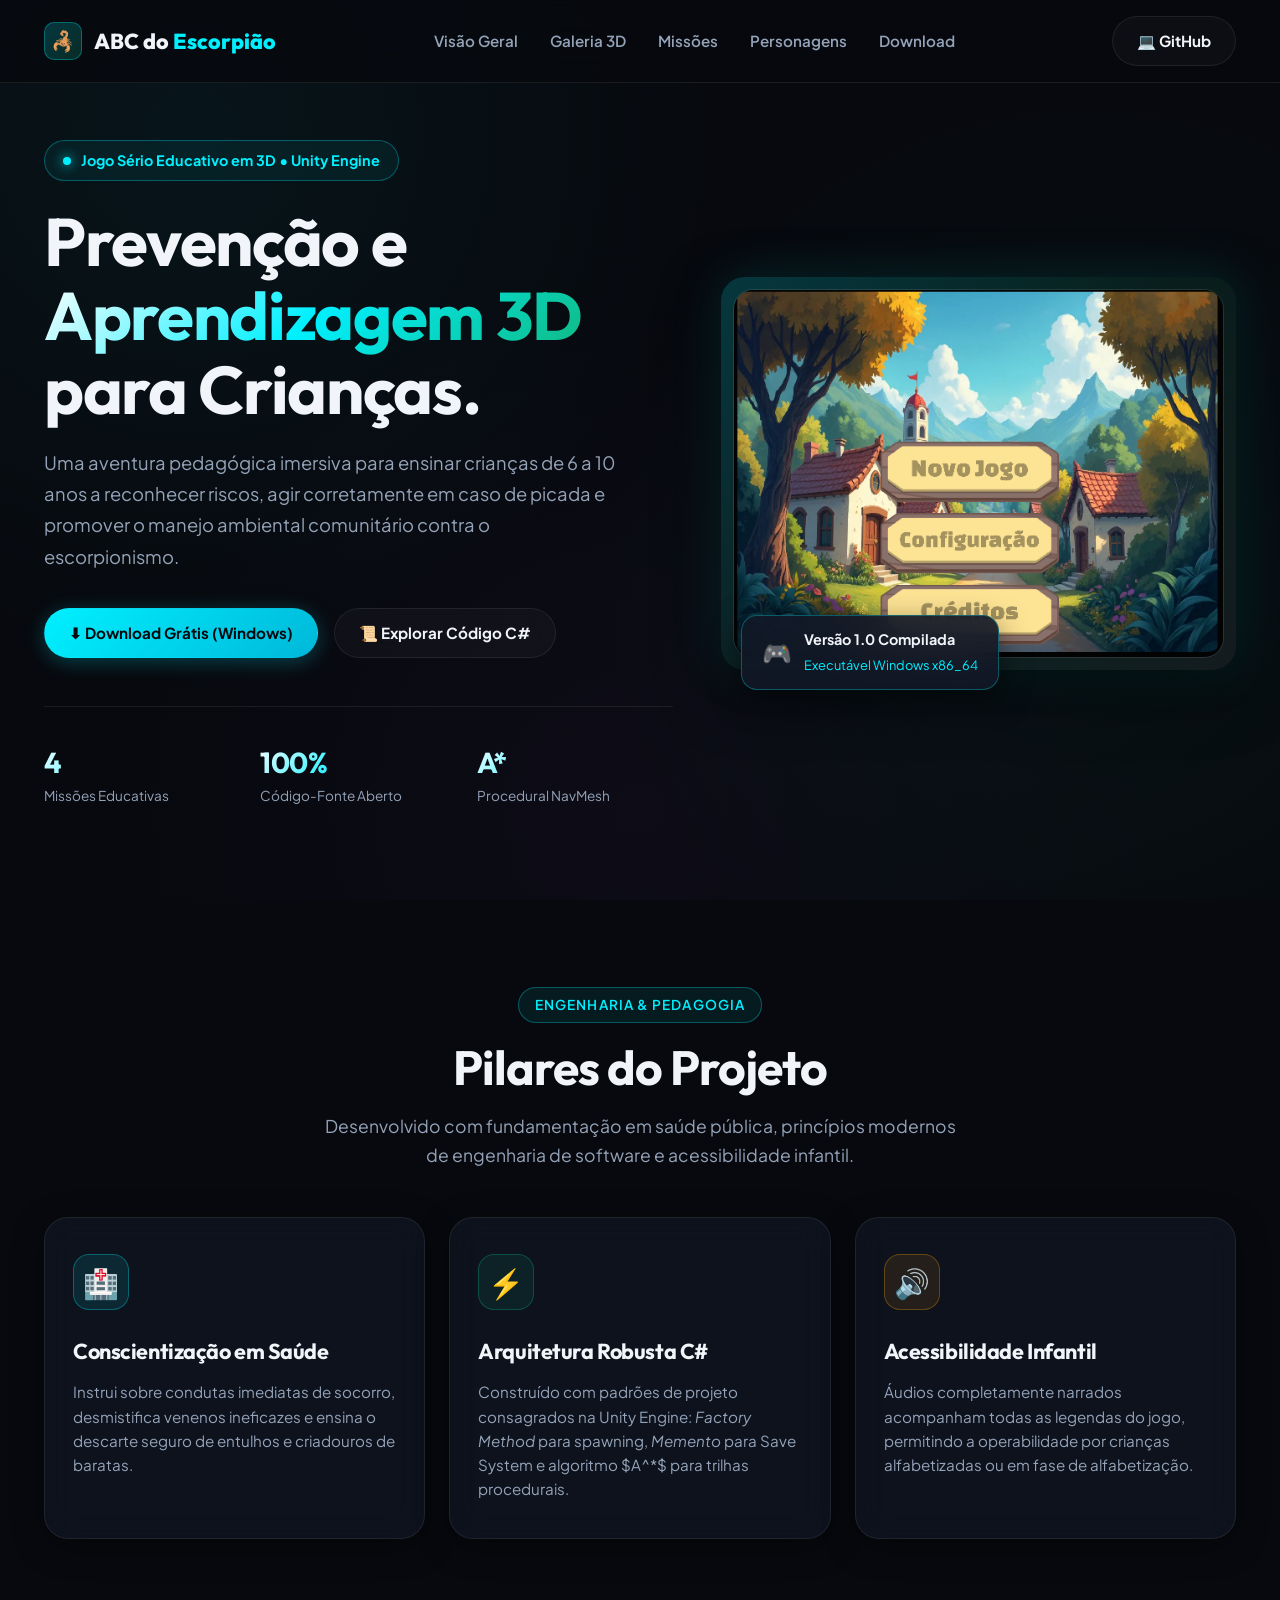
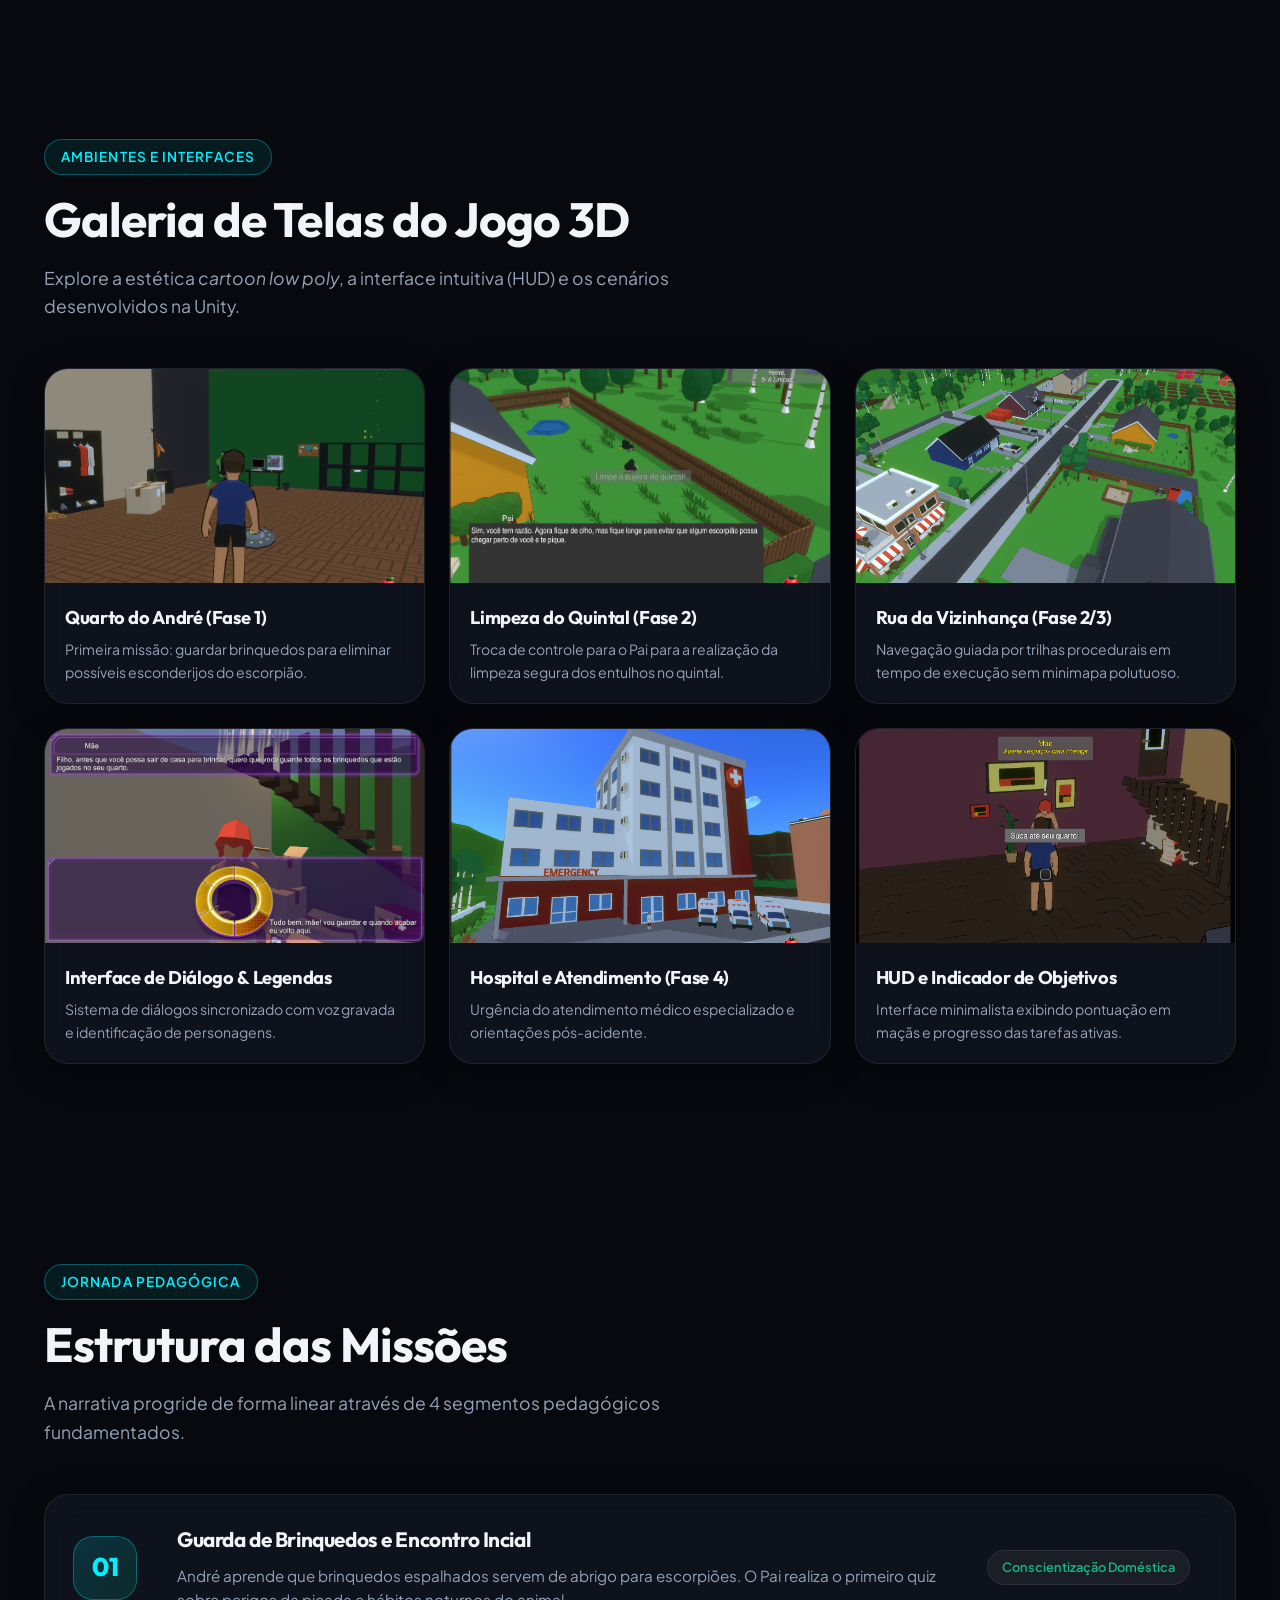
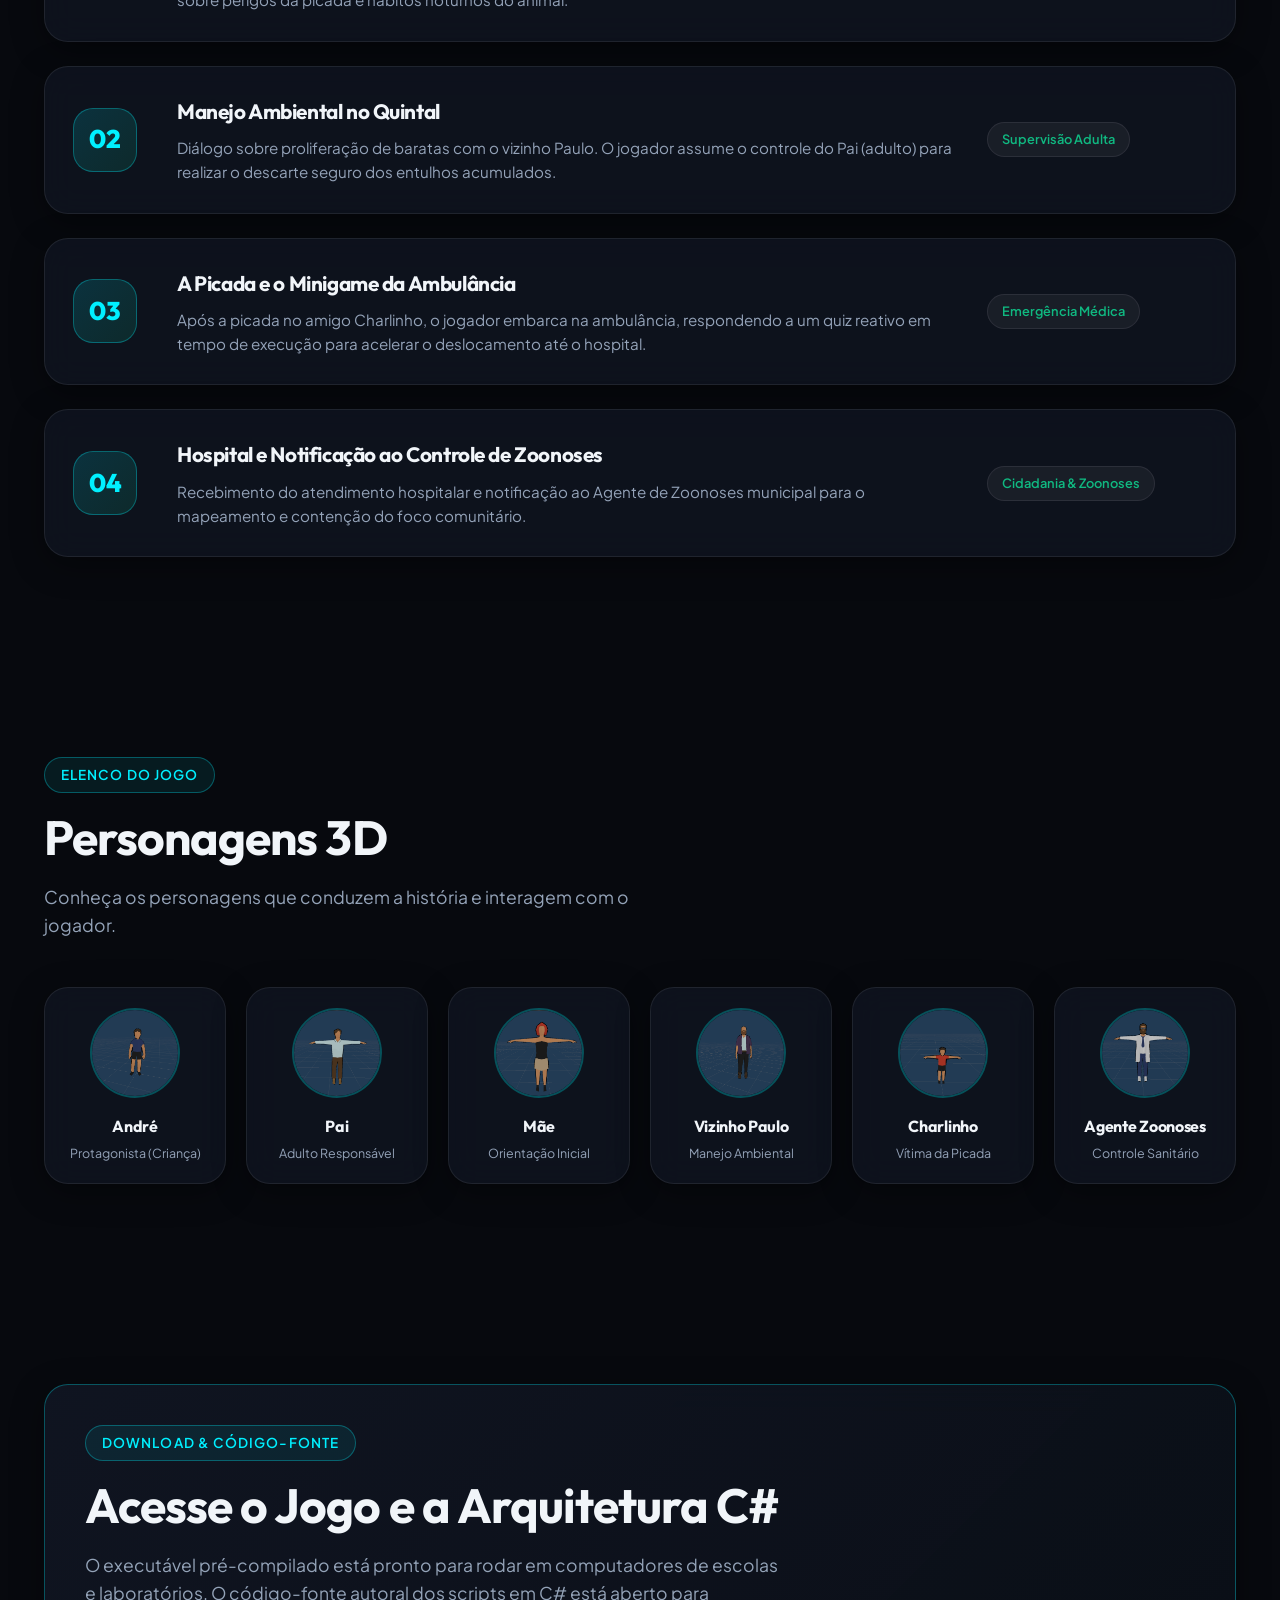
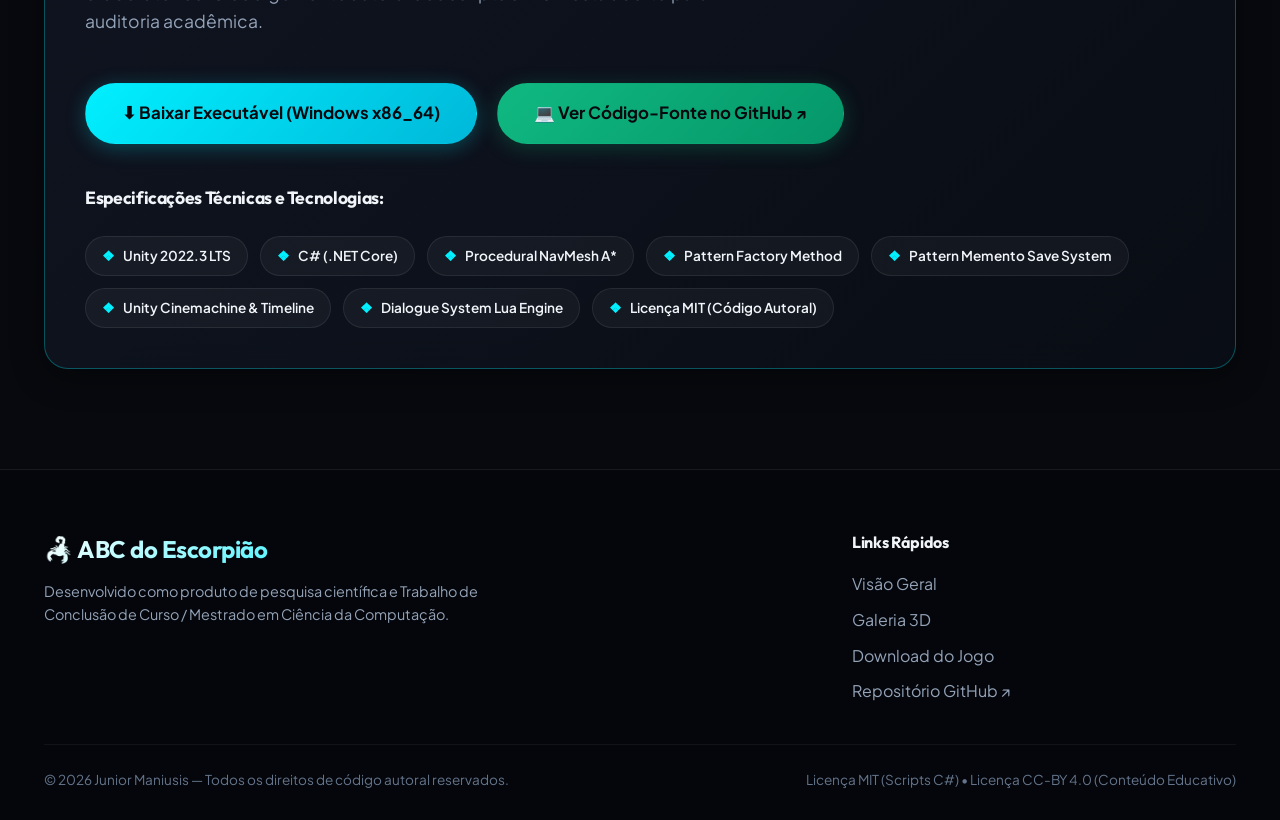
==== index.html @ 0c6aee38 "feat: reinventado o site com design glassmorphic ultra-premium, imagens 3D reais e hub de especifica" ====
<!DOCTYPE html>
<html lang="pt-BR">

<head>
  <meta charset="UTF-8" />
  <meta name="viewport" content="width=device-width, initial-scale=1.0" />
  <title>ABC do Escorpião — Jogo Educativo 3D & Pesquisa Científica</title>
  
  <!-- SEO Meta Tags -->
  <meta name="description" content="Jogo sério educativo 3D em Unity Engine focado na prevenção de acidentes com escorpiões, manejo ambiental e conscientização em saúde pública." />
  <meta name="keywords" content="Jogo Educativo, Unity 3D, Escorpião, Prevenção, Zoonoses, Saúde Pública, C#, PGC, Mestrado" />
  
  <!-- Google Fonts -->
  <link rel="preconnect" href="https://fonts.googleapis.com">
  <link rel="preconnect" href="https://fonts.gstatic.com" crossorigin>
  <link href="https://fonts.googleapis.com/css2?family=Outfit:wght@400;600;700;800;900&family=Plus+Jakarta+Sans:wght@400;500;600;700;800&display=swap" rel="stylesheet">
  
  <link rel="stylesheet" href="css/style.css">
</head>

<body>

  <!-- ══════════ NAVBAR ══════════ -->
  <header class="navbar">
    <div class="container">
      <a href="index.html" class="nav-brand">
        <div class="nav-brand-icon">🦂</div>
        <div>ABC do <span>Escorpião</span></div>
      </a>
      
      <ul class="nav-links">
        <li><a href="#visao-geral">Visão Geral</a></li>
        <li><a href="#galeria">Galeria 3D</a></li>
        <li><a href="#missoes">Missões</a></li>
        <li><a href="#personagens">Personagens</a></li>
        <li><a href="#download">Download</a></li>
      </ul>
      
      <div class="nav-actions">
        <a href="https://github.com/juniormaniusis/abc_escorpiao" target="_blank" class="btn btn-secondary">
          <span>💻 GitHub</span>
        </a>
      </div>
    </div>
  </header>

  <!-- ══════════ HERO SECTION ══════════ -->
  <section class="hero" id="visao-geral">
    <div class="container">
      <div class="hero-grid">
        
        <!-- Coluna Esquerda: Texto & Ações -->
        <div class="hero-content">
          <div class="hero-badge">
            <span class="hero-badge-pulse"></span>
            <span>Jogo Sério Educativo em 3D • Unity Engine</span>
          </div>
          
          <h1 class="hero-title">
            Prevenção e <br/>
            <span class="gradient-text">Aprendizagem 3D</span> <br/>
            para Crianças.
          </h1>
          
          <p class="hero-subtitle">
            Uma aventura pedagógica imersiva para ensinar crianças de 6 a 10 anos a reconhecer riscos, agir corretamente em caso de picada e promover o manejo ambiental comunitário contra o escorpionismo.
          </p>
          
          <div class="hero-actions">
            <a href="#download" class="btn btn-primary">
              <span>⬇ Download Grátis (Windows)</span>
            </a>
            <a href="https://github.com/juniormaniusis/abc_escorpiao" target="_blank" class="btn btn-secondary">
              <span>📜 Explorar Código C#</span>
            </a>
          </div>
          
          <div class="hero-stats">
            <div class="stat-item">
              <h4 class="gradient-text">4</h4>
              <p>Missões Educativas</p>
            </div>
            <div class="stat-item">
              <h4 class="gradient-text">100%</h4>
              <p>Código-Fonte Aberto</p>
            </div>
            <div class="stat-item">
              <h4 class="gradient-text">A*</h4>
              <p>Procedural NavMesh</p>
            </div>
          </div>
        </div>
        
        <!-- Coluna Direita: Moldura 3D Showcase -->
        <div class="hero-visual">
          <div class="showcase-frame">
            <img src="img/menu_inicial.png" alt="Menu Inicial do Jogo ABC do Escorpião" class="showcase-img" />
            <div class="showcase-floating-badge">
              <div class="badge-icon">🎮</div>
              <div class="badge-text">
                <strong>Versão 1.0 Compilada</strong>
                <span>Executável Windows x86_64</span>
              </div>
            </div>
          </div>
        </div>
        
      </div>
    </div>
  </section>

  <!-- ══════════ PILARES / DESTAQUES ══════════ -->
  <section class="section-padding">
    <div class="container">
      <div style="text-align: center; margin-bottom: 48px;">
        <span class="section-tag">Engenharia & Pedagogia</span>
        <h2 class="section-title">Pilares do Projeto</h2>
        <p class="section-desc" style="margin-left: auto; margin-right: auto;">
          Desenvolvido com fundamentação em saúde pública, princípios modernos de engenharia de software e acessibilidade infantil.
        </p>
      </div>
      
      <div class="pillars-grid">
        <div class="pillar-card glass-card">
          <div class="pillar-icon">🏥</div>
          <h3>Conscientização em Saúde</h3>
          <p>Instrui sobre condutas imediatas de socorro, desmistifica venenos ineficazes e ensina o descarte seguro de entulhos e criadouros de baratas.</p>
        </div>
        
        <div class="pillar-card glass-card">
          <div class="pillar-icon">⚡</div>
          <h3>Arquitetura Robusta C#</h3>
          <p>Construído com padrões de projeto consagrados na Unity Engine: <em>Factory Method</em> para spawning, <em>Memento</em> para Save System e algoritmo $A^*$ para trilhas procedurais.</p>
        </div>
        
        <div class="pillar-card glass-card">
          <div class="pillar-icon">🔊</div>
          <h3>Acessibilidade Infantil</h3>
          <p>Áudios completamente narrados acompanham todas as legendas do jogo, permitindo a operabilidade por crianças alfabetizadas ou em fase de alfabetização.</p>
        </div>
      </div>
    </div>
  </section>

  <!-- ══════════ GALERIA 3D SHOWCASE ══════════ -->
  <section class="section-padding" id="galeria">
    <div class="container">
      <span class="section-tag">Ambientes e Interfaces</span>
      <h2 class="section-title">Galeria de Telas do Jogo 3D</h2>
      <p class="section-desc">
        Explore a estética <em>cartoon low poly</em>, a interface intuitiva (HUD) e os cenários desenvolvidos na Unity.
      </p>
      
      <div class="gallery-grid">
        
        <div class="gallery-card glass-card">
          <div class="gallery-thumb">
            <img src="img/quarto_andre.png" alt="Quarto do André" />
          </div>
          <div class="gallery-info">
            <h4>Quarto do André (Fase 1)</h4>
            <p>Primeira missão: guardar brinquedos para eliminar possíveis esconderijos do escorpião.</p>
          </div>
        </div>
        
        <div class="gallery-card glass-card">
          <div class="gallery-thumb">
            <img src="img/quintal_entulho.png" alt="Quintal com Entulho" />
          </div>
          <div class="gallery-info">
            <h4>Limpeza do Quintal (Fase 2)</h4>
            <p>Troca de controle para o Pai para a realização da limpeza segura dos entulhos no quintal.</p>
          </div>
        </div>
        
        <div class="gallery-card glass-card">
          <div class="gallery-thumb">
            <img src="img/rua_vizinhanca.png" alt="Rua da Vizinhança" />
          </div>
          <div class="gallery-info">
            <h4>Rua da Vizinhança (Fase 2/3)</h4>
            <p>Navegação guiada por trilhas procedurais em tempo de execução sem minimapa polutuoso.</p>
          </div>
        </div>
        
        <div class="gallery-card glass-card">
          <div class="gallery-thumb">
            <img src="img/dialogo_npc_mae.png" alt="Interface de Diálogo" />
          </div>
          <div class="gallery-info">
            <h4>Interface de Diálogo & Legendas</h4>
            <p>Sistema de diálogos sincronizado com voz gravada e identificação de personagens.</p>
          </div>
        </div>
        
        <div class="gallery-card glass-card">
          <div class="gallery-thumb">
            <img src="img/hospital.png" alt="Cena do Hospital" />
          </div>
          <div class="gallery-info">
            <h4>Hospital e Atendimento (Fase 4)</h4>
            <p>Urgência do atendimento médico especializado e orientações pós-acidente.</p>
          </div>
        </div>
        
        <div class="gallery-card glass-card">
          <div class="gallery-thumb">
            <img src="img/hud_indicador_missao.png" alt="HUD do Jogo" />
          </div>
          <div class="gallery-info">
            <h4>HUD e Indicador de Objetivos</h4>
            <p>Interface minimalista exibindo pontuação em maçãs e progresso das tarefas ativas.</p>
          </div>
        </div>
        
      </div>
    </div>
  </section>

  <!-- ══════════ ESTRUTURA DAS MISSÕES ══════════ -->
  <section class="section-padding" id="missoes">
    <div class="container">
      <span class="section-tag">Jornada Pedagógica</span>
      <h2 class="section-title">Estrutura das Missões</h2>
      <p class="section-desc">
        A narrativa progride de forma linear através de 4 segmentos pedagógicos fundamentados.
      </p>
      
      <div class="missions-container">
        
        <div class="mission-card glass-card">
          <div class="mission-num">01</div>
          <div class="mission-content">
            <h3>Guarda de Brinquedos e Encontro Incial</h3>
            <p>André aprende que brinquedos espalhados servem de abrigo para escorpiões. O Pai realiza o primeiro quiz sobre perigos da picada e hábitos noturnos do animal.</p>
          </div>
          <div>
            <span class="mission-badge">Conscientização Doméstica</span>
          </div>
        </div>
        
        <div class="mission-card glass-card">
          <div class="mission-num">02</div>
          <div class="mission-content">
            <h3>Manejo Ambiental no Quintal</h3>
            <p>Diálogo sobre proliferação de baratas com o vizinho Paulo. O jogador assume o controle do Pai (adulto) para realizar o descarte seguro dos entulhos acumulados.</p>
          </div>
          <div>
            <span class="mission-badge">Supervisão Adulta</span>
          </div>
        </div>
        
        <div class="mission-card glass-card">
          <div class="mission-num">03</div>
          <div class="mission-content">
            <h3>A Picada e o Minigame da Ambulância</h3>
            <p>Após a picada no amigo Charlinho, o jogador embarca na ambulância, respondendo a um quiz reativo em tempo de execução para acelerar o deslocamento até o hospital.</p>
          </div>
          <div>
            <span class="mission-badge">Emergência Médica</span>
          </div>
        </div>
        
        <div class="mission-card glass-card">
          <div class="mission-num">04</div>
          <div class="mission-content">
            <h3>Hospital e Notificação ao Controle de Zoonoses</h3>
            <p>Recebimento do atendimento hospitalar e notificação ao Agente de Zoonoses municipal para o mapeamento e contenção do foco comunitário.</p>
          </div>
          <div>
            <span class="mission-badge">Cidadania & Zoonoses</span>
          </div>
        </div>
        
      </div>
    </div>
  </section>

  <!-- ══════════ PERSONAGENS ══════════ -->
  <section class="section-padding" id="personagens">
    <div class="container">
      <span class="section-tag">Elenco do Jogo</span>
      <h2 class="section-title">Personagens 3D</h2>
      <p class="section-desc">
        Conheça os personagens que conduzem a história e interagem com o jogador.
      </p>
      
      <div class="characters-grid">
        
        <div class="char-card glass-card">
          <div class="char-avatar">
            <img src="img/personagem_andre.png" alt="André" />
          </div>
          <h4>André</h4>
          <p>Protagonista (Criança)</p>
        </div>
        
        <div class="char-card glass-card">
          <div class="char-avatar">
            <img src="img/personagem_pai.png" alt="Pai do André" />
          </div>
          <h4>Pai</h4>
          <p>Adulto Responsável</p>
        </div>
        
        <div class="char-card glass-card">
          <div class="char-avatar">
            <img src="img/personagem_mae.png" alt="Mãe do André" />
          </div>
          <h4>Mãe</h4>
          <p>Orientação Inicial</p>
        </div>
        
        <div class="char-card glass-card">
          <div class="char-avatar">
            <img src="img/personagem_paulo.png" alt="Vizinho Paulo" />
          </div>
          <h4>Vizinho Paulo</h4>
          <p>Manejo Ambiental</p>
        </div>
        
        <div class="char-card glass-card">
          <div class="char-avatar">
            <img src="img/personagem_charlinho.png" alt="Charlinho" />
          </div>
          <h4>Charlinho</h4>
          <p>Vítima da Picada</p>
        </div>
        
        <div class="char-card glass-card">
          <div class="char-avatar">
            <img src="img/personagem_zoonozes.png" alt="Agente de Zoonoses" />
          </div>
          <h4>Agente Zoonoses</h4>
          <p>Controle Sanitário</p>
        </div>
        
      </div>
    </div>
  </section>

  <!-- ══════════ DOWNLOAD & OPEN SOURCE HUB ══════════ -->
  <section class="section-padding" id="download">
    <div class="container">
      <div class="tech-box glass-card">
        <span class="section-tag">Download & Código-Fonte</span>
        <h2 class="section-title">Acesse o Jogo e a Arquitetura C#</h2>
        <p class="section-desc" style="max-width: 700px;">
          O executável pré-compilado está pronto para rodar em computadores de escolas e laboratórios. O código-fonte autoral dos scripts em C# está aberto para auditoria acadêmica.
        </p>
        
        <div style="display: flex; flex-wrap: wrap; gap: 20px; margin-bottom: 40px;">
          <a href="https://drive.google.com/drive/folders/14r3xTIC4eDk6R9fWew7deVN5cl0n1QDD?usp=drive_link" target="_blank" class="btn btn-primary" style="padding: 16px 36px; font-size: 1.05rem;">
            <span>⬇ Baixar Executável (Windows x86_64)</span>
          </a>
          <a href="https://github.com/juniormaniusis/abc_escorpiao" target="_blank" class="btn btn-emerald" style="padding: 16px 36px; font-size: 1.05rem;">
            <span>💻 Ver Código-Fonte no GitHub ↗</span>
          </a>
        </div>
        
        <h4 style="font-size: 1.1rem; color: var(--text-main); margin-bottom: 12px;">Especificações Técnicas e Tecnologias:</h4>
        
        <div class="tech-tags">
          <div class="tech-tag"><span class="tech-tag-icon">❖</span> Unity 2022.3 LTS</div>
          <div class="tech-tag"><span class="tech-tag-icon">❖</span> C# (.NET Core)</div>
          <div class="tech-tag"><span class="tech-tag-icon">❖</span> Procedural NavMesh A*</div>
          <div class="tech-tag"><span class="tech-tag-icon">❖</span> Pattern Factory Method</div>
          <div class="tech-tag"><span class="tech-tag-icon">❖</span> Pattern Memento Save System</div>
          <div class="tech-tag"><span class="tech-tag-icon">❖</span> Unity Cinemachine & Timeline</div>
          <div class="tech-tag"><span class="tech-tag-icon">❖</span> Dialogue System Lua Engine</div>
          <div class="tech-tag"><span class="tech-tag-icon">❖</span> Licença MIT (Código Autoral)</div>
        </div>
      </div>
    </div>
  </section>

  <!-- ══════════ FOOTER ══════════ -->
  <footer class="footer">
    <div class="container">
      <div class="footer-grid">
        <div class="footer-brand">
          <h3 class="gradient-text">🦂 ABC do Escorpião</h3>
          <p>
            Desenvolvido como produto de pesquisa científica e Trabalho de Conclusão de Curso / Mestrado em Ciência da Computação.
          </p>
        </div>
        <div>
          <h4 style="color: var(--text-main); margin-bottom: 16px;">Links Rápidos</h4>
          <ul class="footer-links" style="flex-direction: column; gap: 10px;">
            <li><a href="#visao-geral">Visão Geral</a></li>
            <li><a href="#galeria">Galeria 3D</a></li>
            <li><a href="#download">Download do Jogo</a></li>
            <li><a href="https://github.com/juniormaniusis/abc_escorpiao" target="_blank">Repositório GitHub ↗</a></li>
          </ul>
        </div>
      </div>
      
      <div class="footer-bottom">
        <div>© 2026 Junior Maniusis — Todos os direitos de código autoral reservados.</div>
        <div>Licença MIT (Scripts C#) • Licença CC-BY 4.0 (Conteúdo Educativo)</div>
      </div>
    </div>
  </footer>

</body>

</html>
---- css/style.css ----
/* ══════════════════════════════════════════════════════════════════════════
   ABC DO ESCORPIÃO — MODERN ULTRA-PREMIUM DESIGN SYSTEM
   Theme: Dark Glassmorphic 3D Showcase (Midnight Cyan & Emerald Glow)
   Fonts: Plus Jakarta Sans & Outfit
══════════════════════════════════════════════════════════════════════════ */

:root {
  --bg-dark: #07090E;
  --bg-card: rgba(18, 24, 38, 0.65);
  --bg-card-hover: rgba(28, 38, 60, 0.75);
  --bg-glass: rgba(255, 255, 255, 0.03);
  
  --border-light: rgba(255, 255, 255, 0.08);
  --border-glow: rgba(0, 240, 255, 0.3);
  --border-accent: rgba(16, 185, 129, 0.3);
  
  --primary: #00F0FF;
  --primary-glow: rgba(0, 240, 255, 0.25);
  --accent-emerald: #10B981;
  --accent-emerald-glow: rgba(16, 185, 129, 0.25);
  --accent-amber: #F59E0B;
  --accent-purple: #A855F7;
  --accent-rose: #F43F5E;
  
  --text-main: #F1F5F9;
  --text-muted: #94A3B8;
  --text-dim: #64748B;
  
  --font-heading: 'Outfit', -apple-system, sans-serif;
  --font-body: 'Plus Jakarta Sans', -apple-system, sans-serif;
  
  --radius-sm: 8px;
  --radius-md: 16px;
  --radius-lg: 24px;
  --radius-full: 9999px;
  
  --transition-fast: 0.2s cubic-bezier(0.16, 1, 0.3, 1);
  --transition-normal: 0.35s cubic-bezier(0.16, 1, 0.3, 1);
  
  --shadow-glass: 0 8px 32px 0 rgba(0, 0, 0, 0.37);
  --shadow-glow: 0 0 40px rgba(0, 240, 255, 0.15);
}

/* ─ Reset & Base ─ */
* {
  margin: 0;
  padding: 0;
  box-sizing: border-box;
}

html {
  scroll-behavior: smooth;
  color-scheme: dark;
}

body {
  font-family: var(--font-body);
  background-color: var(--bg-dark);
  color: var(--text-main);
  line-height: 1.6;
  overflow-x: hidden;
  position: relative;
  background-image: 
    radial-gradient(circle at 15% 15%, rgba(0, 240, 255, 0.05) 0%, transparent 40%),
    radial-gradient(circle at 85% 65%, rgba(16, 185, 129, 0.05) 0%, transparent 40%),
    radial-gradient(circle at 50% 90%, rgba(168, 85, 247, 0.04) 0%, transparent 50%);
  background-attachment: fixed;
}

/* ─ Selection & Scrollbar ─ */
::selection {
  background: var(--primary);
  color: var(--bg-dark);
}

::-webkit-scrollbar {
  width: 10px;
}
::-webkit-scrollbar-track {
  background: var(--bg-dark);
}
::-webkit-scrollbar-thumb {
  background: #1E293B;
  border-radius: 5px;
}
::-webkit-scrollbar-thumb:hover {
  background: var(--primary);
}

/* ─ Container ─ */
.container {
  max-width: 1240px;
  margin: 0 auto;
  padding: 0 24px;
}

/* ─ Typography Utilitaries ─ */
h1, h2, h3, h4 {
  font-family: var(--font-heading);
  letter-spacing: -0.02em;
  font-weight: 700;
}

.gradient-text {
  background: linear-gradient(135deg, #FFFFFF 0%, var(--primary) 50%, var(--accent-emerald) 100%);
  -webkit-background-clip: text;
  -webkit-text-fill-color: transparent;
}

.gradient-text-amber {
  background: linear-gradient(135deg, #FFFFFF 0%, var(--accent-amber) 60%, #F97316 100%);
  -webkit-background-clip: text;
  -webkit-text-fill-color: transparent;
}

.section-tag {
  display: inline-flex;
  align-items: center;
  gap: 8px;
  padding: 6px 16px;
  border-radius: var(--radius-full);
  background: rgba(0, 240, 255, 0.08);
  border: 1px solid var(--border-glow);
  color: var(--primary);
  font-size: 0.85rem;
  font-weight: 600;
  text-transform: uppercase;
  letter-spacing: 0.08em;
  margin-bottom: 16px;
}

.section-title {
  font-size: 2.5rem;
  line-height: 1.2;
  margin-bottom: 16px;
}

@media (min-width: 768px) {
  .section-title {
    font-size: 3rem;
  }
}

.section-desc {
  color: var(--text-muted);
  font-size: 1.1rem;
  max-width: 650px;
  margin-bottom: 48px;
}

/* ─ Glass Card Utility ─ */
.glass-card {
  background: var(--bg-card);
  backdrop-filter: blur(16px);
  -webkit-backdrop-filter: blur(16px);
  border: 1px solid var(--border-light);
  border-radius: var(--radius-lg);
  box-shadow: var(--shadow-glass);
  transition: var(--transition-normal);
  position: relative;
  overflow: hidden;
}

.glass-card:hover {
  background: var(--bg-card-hover);
  border-color: rgba(255, 255, 255, 0.18);
  transform: translateY(-4px);
  box-shadow: 0 16px 40px 0 rgba(0, 0, 0, 0.45), 0 0 30px rgba(0, 240, 255, 0.1);
}

/* ─ Navbar ─ */
.navbar {
  position: fixed;
  top: 0;
  left: 0;
  right: 0;
  z-index: 1000;
  padding: 16px 0;
  transition: var(--transition-fast);
  background: rgba(7, 9, 14, 0.75);
  backdrop-filter: blur(20px);
  -webkit-backdrop-filter: blur(20px);
  border-bottom: 1px solid var(--border-light);
}

.navbar .container {
  display: flex;
  align-items: center;
  justify-content: space-between;
}

.nav-brand {
  display: flex;
  align-items: center;
  gap: 12px;
  text-decoration: none;
  color: var(--text-main);
  font-family: var(--font-heading);
  font-size: 1.35rem;
  font-weight: 800;
}

.nav-brand span {
  color: var(--primary);
}

.nav-brand-icon {
  width: 38px;
  height: 38px;
  border-radius: 10px;
  background: linear-gradient(135deg, rgba(0, 240, 255, 0.2), rgba(16, 185, 129, 0.2));
  border: 1px solid var(--border-glow);
  display: flex;
  align-items: center;
  justify-content: center;
  font-size: 1.2rem;
}

.nav-links {
  display: flex;
  align-items: center;
  gap: 32px;
  list-style: none;
}

.nav-links a {
  color: var(--text-muted);
  text-decoration: none;
  font-size: 0.95rem;
  font-weight: 600;
  transition: var(--transition-fast);
}

.nav-links a:hover {
  color: var(--primary);
}

.nav-actions {
  display: flex;
  align-items: center;
  gap: 16px;
}

/* ─ Buttons ─ */
.btn {
  display: inline-flex;
  align-items: center;
  justify-content: center;
  gap: 10px;
  padding: 12px 24px;
  border-radius: var(--radius-full);
  font-family: var(--font-body);
  font-weight: 700;
  font-size: 0.95rem;
  text-decoration: none;
  cursor: pointer;
  transition: var(--transition-normal);
  border: 1px solid transparent;
}

.btn-primary {
  background: linear-gradient(135deg, var(--primary) 0%, #00B8D9 100%);
  color: var(--bg-dark);
  box-shadow: 0 4px 20px var(--primary-glow);
}

.btn-primary:hover {
  transform: translateY(-2px);
  box-shadow: 0 8px 30px rgba(0, 240, 255, 0.4);
  filter: brightness(1.05);
}

.btn-secondary {
  background: var(--bg-glass);
  color: var(--text-main);
  border: 1px solid var(--border-light);
  backdrop-filter: blur(10px);
}

.btn-secondary:hover {
  background: rgba(255, 255, 255, 0.08);
  border-color: rgba(255, 255, 255, 0.25);
  transform: translateY(-2px);
}

.btn-emerald {
  background: linear-gradient(135deg, var(--accent-emerald) 0%, #059669 100%);
  color: var(--bg-dark);
  box-shadow: 0 4px 20px var(--accent-emerald-glow);
}

.btn-emerald:hover {
  transform: translateY(-2px);
  box-shadow: 0 8px 30px rgba(16, 185, 129, 0.4);
}

/* ─ Hero Section ─ */
.hero {
  padding-top: 140px;
  padding-bottom: 80px;
  position: relative;
}

.hero-grid {
  display: grid;
  grid-template-columns: 1fr;
  gap: 48px;
  align-items: center;
}

@media (min-width: 992px) {
  .hero-grid {
    grid-template-columns: 1.1fr 0.9fr;
  }
}

.hero-badge {
  display: inline-flex;
  align-items: center;
  gap: 10px;
  padding: 8px 18px;
  border-radius: var(--radius-full);
  background: rgba(0, 240, 255, 0.06);
  border: 1px solid var(--border-glow);
  color: var(--primary);
  font-size: 0.9rem;
  font-weight: 700;
  margin-bottom: 24px;
}

.hero-badge-pulse {
  width: 8px;
  height: 8px;
  border-radius: 50%;
  background: var(--primary);
  box-shadow: 0 0 12px var(--primary);
  animation: pulse 2s infinite;
}

@keyframes pulse {
  0% { transform: scale(0.95); opacity: 1; }
  50% { transform: scale(1.4); opacity: 0.5; }
  100% { transform: scale(0.95); opacity: 1; }
}

.hero-title {
  font-size: 3.2rem;
  line-height: 1.1;
  margin-bottom: 20px;
}

@media (min-width: 768px) {
  .hero-title {
    font-size: 4.2rem;
  }
}

.hero-subtitle {
  font-size: 1.15rem;
  color: var(--text-muted);
  margin-bottom: 36px;
  max-width: 580px;
  line-height: 1.7;
}

.hero-actions {
  display: flex;
  flex-wrap: wrap;
  gap: 16px;
  margin-bottom: 48px;
}

.hero-stats {
  display: grid;
  grid-template-columns: repeat(3, 1fr);
  gap: 20px;
  padding-top: 32px;
  border-top: 1px solid var(--border-light);
}

.stat-item h4 {
  font-size: 1.8rem;
  color: var(--text-main);
  font-family: var(--font-heading);
}

.stat-item p {
  font-size: 0.85rem;
  color: var(--text-muted);
}

/* ─ Hero Visual Showcase (3D Floating Card) ─ */
.hero-visual {
  position: relative;
}

.showcase-frame {
  position: relative;
  border-radius: var(--radius-lg);
  padding: 12px;
  background: linear-gradient(135deg, rgba(0, 240, 255, 0.2), rgba(16, 185, 129, 0.1), rgba(255, 255, 255, 0.05));
  box-shadow: 0 20px 60px rgba(0, 0, 0, 0.6), 0 0 50px rgba(0, 240, 255, 0.15);
}

.showcase-img {
  width: 100%;
  height: auto;
  border-radius: calc(var(--radius-lg) - 4px);
  display: block;
  object-fit: cover;
  border: 1px solid rgba(255, 255, 255, 0.1);
}

.showcase-floating-badge {
  position: absolute;
  bottom: -20px;
  left: 20px;
  padding: 12px 20px;
  border-radius: var(--radius-md);
  background: rgba(18, 24, 38, 0.9);
  backdrop-filter: blur(20px);
  border: 1px solid var(--border-glow);
  display: flex;
  align-items: center;
  gap: 12px;
  box-shadow: 0 10px 30px rgba(0, 0, 0, 0.5);
}

.badge-icon {
  font-size: 1.5rem;
}

.badge-text strong {
  display: block;
  color: var(--text-main);
  font-size: 0.9rem;
}

.badge-text span {
  color: var(--primary);
  font-size: 0.8rem;
}

/* ─ Features / Pillars Section ─ */
.section-padding {
  padding: 100px 0;
}

.pillars-grid {
  display: grid;
  grid-template-columns: repeat(1, 1fr);
  gap: 24px;
}

@media (min-width: 768px) {
  .pillars-grid {
    grid-template-columns: repeat(3, 1fr);
  }
}

.pillar-card {
  padding: 36px 28px;
}

.pillar-icon {
  width: 56px;
  height: 56px;
  border-radius: 16px;
  background: rgba(0, 240, 255, 0.1);
  border: 1px solid var(--border-glow);
  display: flex;
  align-items: center;
  justify-content: center;
  font-size: 1.8rem;
  margin-bottom: 24px;
}

.pillar-card:nth-child(2) .pillar-icon {
  background: rgba(16, 185, 129, 0.1);
  border-color: var(--border-accent);
}

.pillar-card:nth-child(3) .pillar-icon {
  background: rgba(245, 158, 11, 0.1);
  border-color: rgba(245, 158, 11, 0.3);
}

.pillar-card h3 {
  font-size: 1.35rem;
  margin-bottom: 12px;
}

.pillar-card p {
  color: var(--text-muted);
  font-size: 0.95rem;
  line-height: 1.6;
}

/* ─ Gallery Showcase (3D Screenshots Grid) ─ */
.gallery-grid {
  display: grid;
  grid-template-columns: repeat(1, 1fr);
  gap: 24px;
}

@media (min-width: 768px) {
  .gallery-grid {
    grid-template-columns: repeat(2, 1fr);
  }
}

@media (min-width: 1024px) {
  .gallery-grid {
    grid-template-columns: repeat(3, 1fr);
  }
}

.gallery-card {
  overflow: hidden;
  border-radius: var(--radius-lg);
}

.gallery-thumb {
  position: relative;
  width: 100%;
  aspect-ratio: 16 / 9;
  overflow: hidden;
}

.gallery-thumb img {
  width: 100%;
  height: 100%;
  object-fit: cover;
  transition: transform 0.5s ease;
}

.gallery-card:hover .gallery-thumb img {
  transform: scale(1.06);
}

.gallery-info {
  padding: 20px;
}

.gallery-info h4 {
  font-size: 1.15rem;
  margin-bottom: 6px;
}

.gallery-info p {
  color: var(--text-muted);
  font-size: 0.88rem;
}

/* ─ Missions Timeline ─ */
.missions-container {
  display: flex;
  flex-direction: column;
  gap: 24px;
  position: relative;
}

.mission-card {
  display: grid;
  grid-template-columns: 1fr;
  gap: 24px;
  padding: 28px;
  align-items: center;
}

@media (min-width: 768px) {
  .mission-card {
    grid-template-columns: 80px 1fr 220px;
  }
}

.mission-num {
  width: 64px;
  height: 64px;
  border-radius: 20px;
  background: linear-gradient(135deg, rgba(0, 240, 255, 0.15), rgba(16, 185, 129, 0.15));
  border: 1px solid var(--border-glow);
  display: flex;
  align-items: center;
  justify-content: center;
  font-family: var(--font-heading);
  font-size: 1.6rem;
  font-weight: 800;
  color: var(--primary);
}

.mission-content h3 {
  font-size: 1.3rem;
  margin-bottom: 8px;
}

.mission-content p {
  color: var(--text-muted);
  font-size: 0.95rem;
}

.mission-badge {
  display: inline-block;
  padding: 6px 14px;
  border-radius: var(--radius-full);
  background: rgba(255, 255, 255, 0.05);
  border: 1px solid var(--border-light);
  font-size: 0.8rem;
  color: var(--accent-emerald);
  font-weight: 600;
  text-align: center;
}

/* ─ Characters Avatar Grid ─ */
.characters-grid {
  display: grid;
  grid-template-columns: repeat(2, 1fr);
  gap: 20px;
}

@media (min-width: 640px) {
  .characters-grid {
    grid-template-columns: repeat(3, 1fr);
  }
}

@media (min-width: 1024px) {
  .characters-grid {
    grid-template-columns: repeat(6, 1fr);
  }
}

.char-card {
  padding: 20px 16px;
  text-align: center;
}

.char-avatar {
  width: 90px;
  height: 90px;
  border-radius: 50%;
  margin: 0 auto 16px;
  overflow: hidden;
  border: 2px solid var(--border-glow);
  background: rgba(0, 0, 0, 0.3);
  display: flex;
  align-items: center;
  justify-content: center;
}

.char-avatar img {
  width: 100%;
  height: 100%;
  object-fit: cover;
}

.char-card h4 {
  font-size: 1rem;
  margin-bottom: 4px;
}

.char-card p {
  font-size: 0.78rem;
  color: var(--text-muted);
}

/* ─ Technical Specs Grid (Architecture & C#) ─ */
.tech-box {
  padding: 40px;
  background: linear-gradient(135deg, rgba(18, 24, 38, 0.8), rgba(10, 14, 22, 0.9));
  border: 1px solid var(--border-glow);
}

.tech-tags {
  display: flex;
  flex-wrap: wrap;
  gap: 12px;
  margin-top: 24px;
}

.tech-tag {
  padding: 8px 16px;
  border-radius: var(--radius-full);
  background: rgba(255, 255, 255, 0.04);
  border: 1px solid var(--border-light);
  font-size: 0.85rem;
  font-weight: 600;
  color: var(--text-main);
  display: flex;
  align-items: center;
  gap: 8px;
}

.tech-tag-icon {
  color: var(--primary);
}

/* ─ Footer ─ */
.footer {
  padding: 60px 0 30px;
  border-top: 1px solid var(--border-light);
  background: rgba(5, 7, 11, 0.95);
}

.footer-grid {
  display: grid;
  grid-template-columns: 1fr;
  gap: 40px;
  margin-bottom: 40px;
}

@media (min-width: 768px) {
  .footer-grid {
    grid-template-columns: 2fr 1fr;
  }
}

.footer-brand h3 {
  font-size: 1.5rem;
  margin-bottom: 12px;
}

.footer-brand p {
  color: var(--text-muted);
  font-size: 0.9rem;
  max-width: 500px;
}

.footer-bottom {
  padding-top: 24px;
  border-top: 1px solid rgba(255, 255, 255, 0.05);
  display: flex;
  flex-wrap: wrap;
  align-items: center;
  justify-content: space-between;
  gap: 16px;
  color: var(--text-dim);
  font-size: 0.85rem;
}

.footer-links {
  display: flex;
  gap: 24px;
  list-style: none;
}

.footer-links a {
  color: var(--text-muted);
  text-decoration: none;
  transition: var(--transition-fast);
}

.footer-links a:hover {
  color: var(--primary);
}
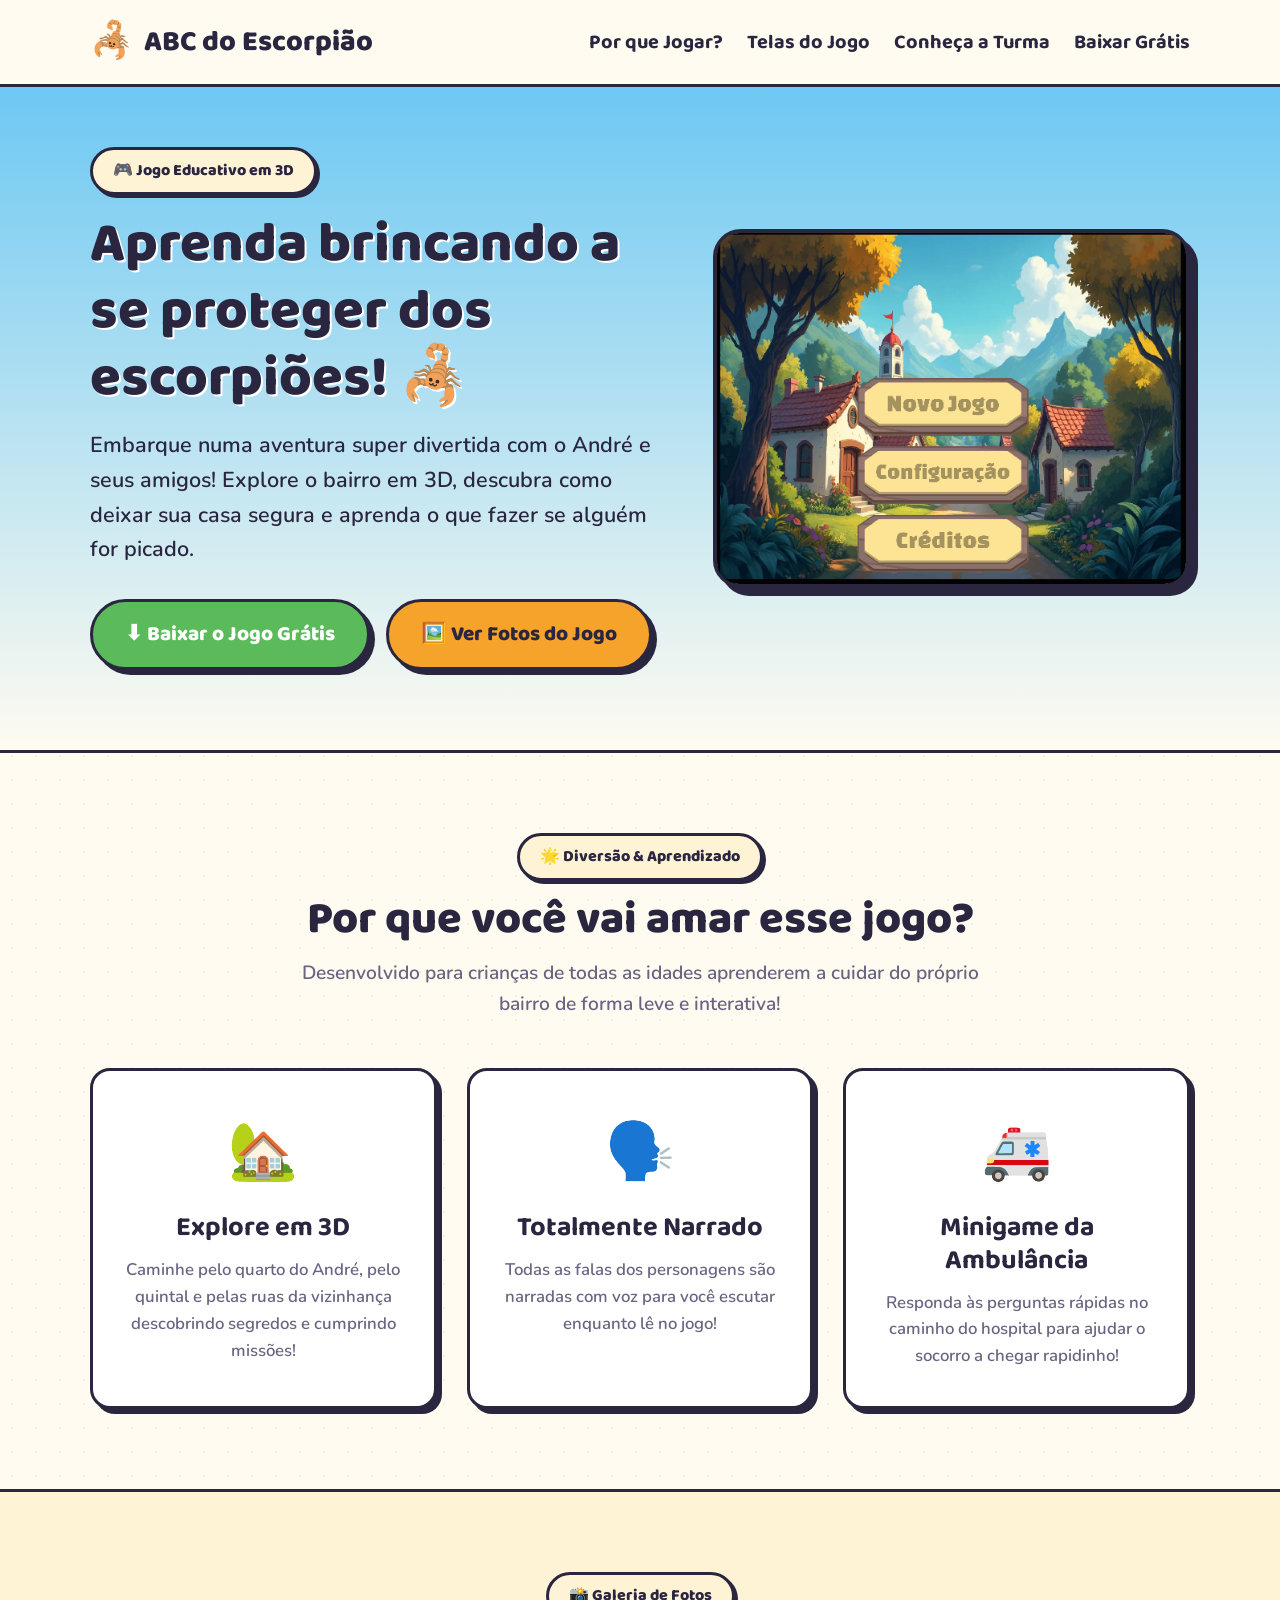
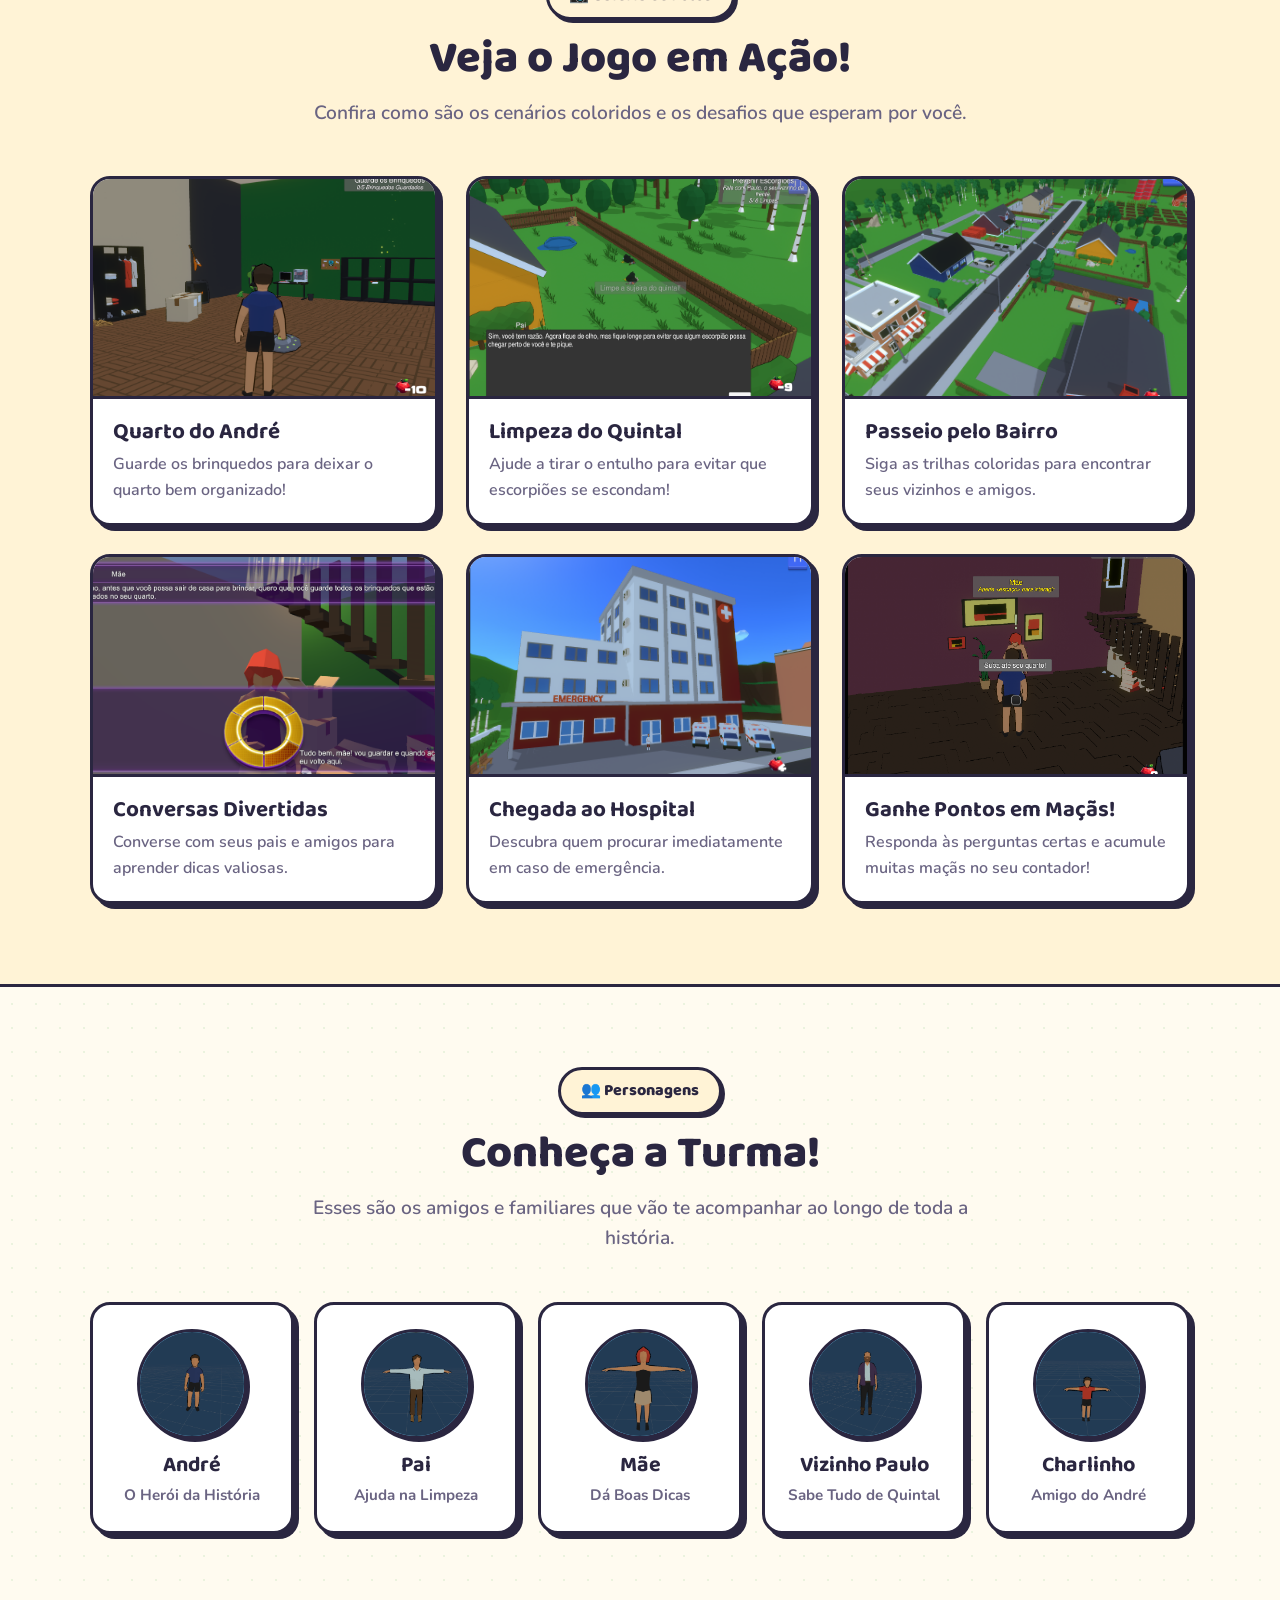
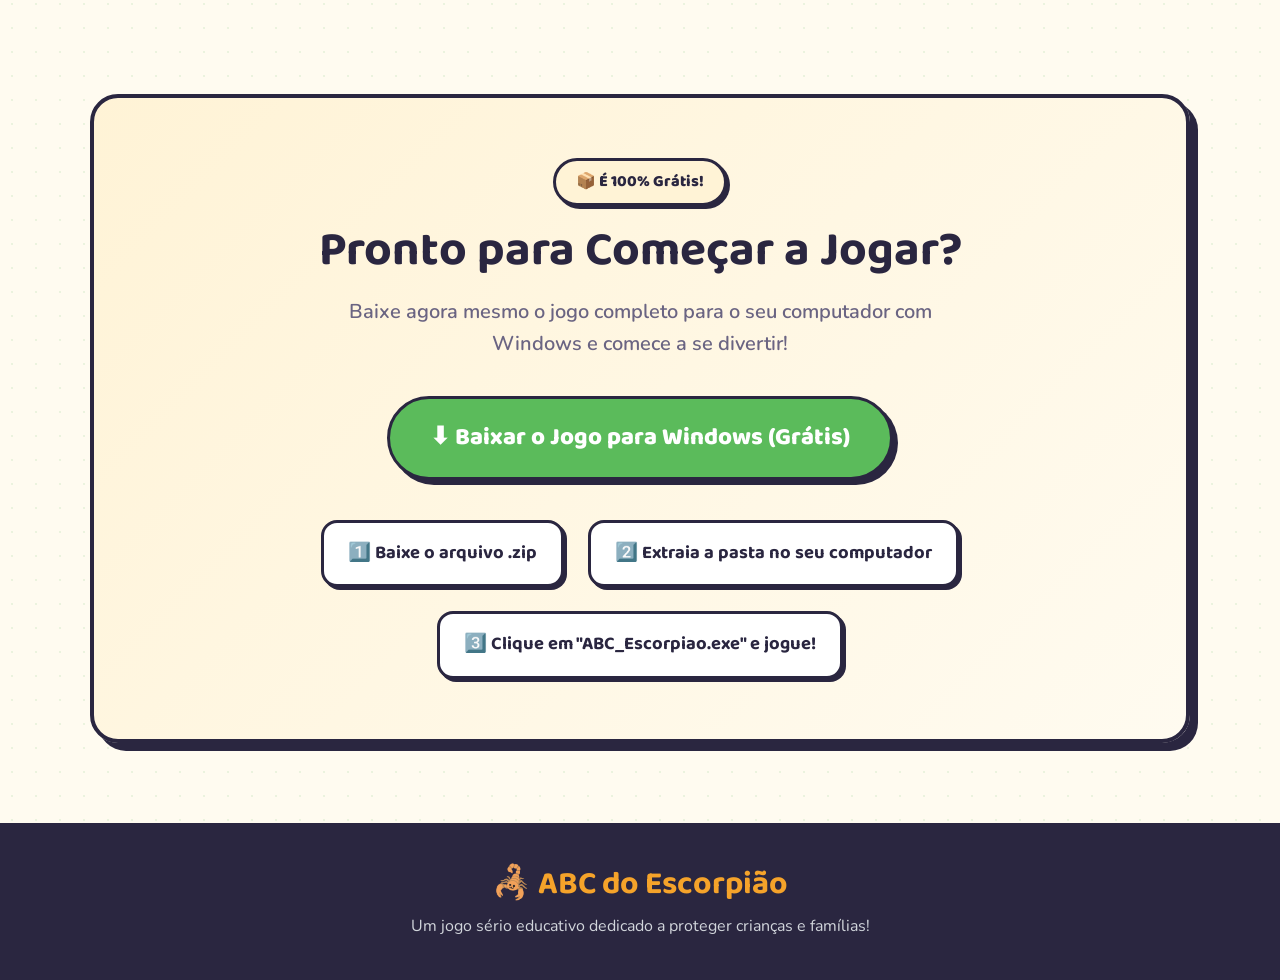
==== commit 6c180e3b: "style: atualizado site com paleta infantil alegre (cartoon), linguagem amigavel e sem jargoes tecnic" ====
--- a/index.html
+++ b/index.html
@@ -4,371 +4,242 @@
 <head>
   <meta charset="UTF-8" />
   <meta name="viewport" content="width=device-width, initial-scale=1.0" />
-  <title>ABC do Escorpião — Jogo Educativo 3D & Pesquisa Científica</title>
-  
-  <!-- SEO Meta Tags -->
-  <meta name="description" content="Jogo sério educativo 3D em Unity Engine focado na prevenção de acidentes com escorpiões, manejo ambiental e conscientização em saúde pública." />
-  <meta name="keywords" content="Jogo Educativo, Unity 3D, Escorpião, Prevenção, Zoonoses, Saúde Pública, C#, PGC, Mestrado" />
-  
-  <!-- Google Fonts -->
+  <title>ABC do Escorpião — Jogo Educativo Divertido em 3D</title>
+
+  <!-- Google Fonts: Baloo 2 & Nunito -->
   <link rel="preconnect" href="https://fonts.googleapis.com">
   <link rel="preconnect" href="https://fonts.gstatic.com" crossorigin>
-  <link href="https://fonts.googleapis.com/css2?family=Outfit:wght@400;600;700;800;900&family=Plus+Jakarta+Sans:wght@400;500;600;700;800&display=swap" rel="stylesheet">
-  
+  <link href="https://fonts.googleapis.com/css2?family=Baloo+2:wght@500;700;800&family=Nunito:wght@600;700;800&display=swap" rel="stylesheet">
+
   <link rel="stylesheet" href="css/style.css">
 </head>
 
 <body>
 
   <!-- ══════════ NAVBAR ══════════ -->
-  <header class="navbar">
+  <nav class="nav">
     <div class="container">
       <a href="index.html" class="nav-brand">
-        <div class="nav-brand-icon">🦂</div>
-        <div>ABC do <span>Escorpião</span></div>
+        <span class="nav-brand-icon">🦂</span>
+        <span>ABC do Escorpião</span>
       </a>
-      
+
       <ul class="nav-links">
-        <li><a href="#visao-geral">Visão Geral</a></li>
-        <li><a href="#galeria">Galeria 3D</a></li>
-        <li><a href="#missoes">Missões</a></li>
-        <li><a href="#personagens">Personagens</a></li>
-        <li><a href="#download">Download</a></li>
+        <li><a href="#sobre">Por que Jogar?</a></li>
+        <li><a href="#telas">Telas do Jogo</a></li>
+        <li><a href="#turma">Conheça a Turma</a></li>
+        <li><a href="#download">Baixar Grátis</a></li>
       </ul>
-      
-      <div class="nav-actions">
-        <a href="https://github.com/juniormaniusis/abc_escorpiao" target="_blank" class="btn btn-secondary">
-          <span>💻 GitHub</span>
-        </a>
-      </div>
-    </div>
-  </header>
+    </div>
+  </nav>
 
   <!-- ══════════ HERO SECTION ══════════ -->
-  <section class="hero" id="visao-geral">
+  <section class="hero">
     <div class="container">
       <div class="hero-grid">
-        
-        <!-- Coluna Esquerda: Texto & Ações -->
-        <div class="hero-content">
-          <div class="hero-badge">
-            <span class="hero-badge-pulse"></span>
-            <span>Jogo Sério Educativo em 3D • Unity Engine</span>
-          </div>
+
+        <!-- Lado Esquerdo: Chamada Divertida -->
+        <div>
+          <span class="badge-tag">🎮 Jogo Educativo em 3D</span>
           
           <h1 class="hero-title">
-            Prevenção e <br/>
-            <span class="gradient-text">Aprendizagem 3D</span> <br/>
-            para Crianças.
+            Aprenda brincando a se proteger dos escorpiões! 🦂
           </h1>
-          
-          <p class="hero-subtitle">
-            Uma aventura pedagógica imersiva para ensinar crianças de 6 a 10 anos a reconhecer riscos, agir corretamente em caso de picada e promover o manejo ambiental comunitário contra o escorpionismo.
+
+          <p class="hero-sub">
+            Embarque numa aventura super divertida com o André e seus amigos! Explore o bairro em 3D, descubra como deixar sua casa segura e aprenda o que fazer se alguém for picado.
           </p>
-          
+
           <div class="hero-actions">
-            <a href="#download" class="btn btn-primary">
-              <span>⬇ Download Grátis (Windows)</span>
+            <a href="#download" class="btn btn-green">
+              <span>⬇ Baixar o Jogo Grátis</span>
             </a>
-            <a href="https://github.com/juniormaniusis/abc_escorpiao" target="_blank" class="btn btn-secondary">
-              <span>📜 Explorar Código C#</span>
+            <a href="#telas" class="btn btn-yellow">
+              <span>🖼️ Ver Fotos do Jogo</span>
             </a>
           </div>
-          
-          <div class="hero-stats">
-            <div class="stat-item">
-              <h4 class="gradient-text">4</h4>
-              <p>Missões Educativas</p>
-            </div>
-            <div class="stat-item">
-              <h4 class="gradient-text">100%</h4>
-              <p>Código-Fonte Aberto</p>
-            </div>
-            <div class="stat-item">
-              <h4 class="gradient-text">A*</h4>
-              <p>Procedural NavMesh</p>
-            </div>
-          </div>
-        </div>
-        
-        <!-- Coluna Direita: Moldura 3D Showcase -->
-        <div class="hero-visual">
-          <div class="showcase-frame">
-            <img src="img/menu_inicial.png" alt="Menu Inicial do Jogo ABC do Escorpião" class="showcase-img" />
-            <div class="showcase-floating-badge">
-              <div class="badge-icon">🎮</div>
-              <div class="badge-text">
-                <strong>Versão 1.0 Compilada</strong>
-                <span>Executável Windows x86_64</span>
-              </div>
-            </div>
-          </div>
-        </div>
-        
-      </div>
-    </div>
-  </section>
-
-  <!-- ══════════ PILARES / DESTAQUES ══════════ -->
-  <section class="section-padding">
-    <div class="container">
-      <div style="text-align: center; margin-bottom: 48px;">
-        <span class="section-tag">Engenharia & Pedagogia</span>
-        <h2 class="section-title">Pilares do Projeto</h2>
-        <p class="section-desc" style="margin-left: auto; margin-right: auto;">
-          Desenvolvido com fundamentação em saúde pública, princípios modernos de engenharia de software e acessibilidade infantil.
+        </div>
+
+        <!-- Lado Direito: Imagem Principal do Jogo -->
+        <div class="hero-visual-frame">
+          <div class="ink ink-lg">
+            <img src="img/menu_inicial.png" alt="Tela inicial do jogo ABC do Escorpião" style="width: 100%; height: auto; border-radius: 22px; display: block;" />
+          </div>
+        </div>
+
+      </div>
+    </div>
+  </section>
+
+  <!-- ══════════ POR QUE JOGAR? (CARDS DIVERTIDOS) ══════════ -->
+  <section class="features-section" id="sobre">
+    <div class="container">
+      <span class="badge-tag" style="display: table; margin: 0 auto 12px;">🌟 Diversão & Aprendizado</span>
+      <h2 class="section-title">Por que você vai amar esse jogo?</h2>
+      <p class="section-desc">
+        Desenvolvido para crianças de todas as idades aprenderem a cuidar do próprio bairro de forma leve e interativa!
+      </p>
+
+      <div class="features-grid">
+
+        <div class="feature-card ink">
+          <div class="feature-icon">🏡</div>
+          <h3>Explore em 3D</h3>
+          <p>Caminhe pelo quarto do André, pelo quintal e pelas ruas da vizinhança descobrindo segredos e cumprindo missões!</p>
+        </div>
+
+        <div class="feature-card ink">
+          <div class="feature-icon">🗣️</div>
+          <h3>Totalmente Narrado</h3>
+          <p>Todas as falas dos personagens são narradas com voz para você escutar enquanto lê no jogo!</p>
+        </div>
+
+        <div class="feature-card ink">
+          <div class="feature-icon">🚑</div>
+          <h3>Minigame da Ambulância</h3>
+          <p>Responda às perguntas rápidas no caminho do hospital para ajudar o socorro a chegar rapidinho!</p>
+        </div>
+
+      </div>
+    </div>
+  </section>
+
+  <!-- ══════════ GALERIA DE TELAS DO JOGO ══════════ -->
+  <section class="gallery-section" id="telas">
+    <div class="container">
+      <span class="badge-tag" style="display: table; margin: 0 auto 12px;">📸 Galeria de Fotos</span>
+      <h2 class="section-title">Veja o Jogo em Ação!</h2>
+      <p class="section-desc">
+        Confira como são os cenários coloridos e os desafios que esperam por você.
+      </p>
+
+      <div class="gallery-grid">
+
+        <div class="gallery-card ink">
+          <img src="img/quarto_andre.png" alt="Quarto do André" />
+          <div class="gallery-card-body">
+            <h4>Quarto do André</h4>
+            <p>Guarde os brinquedos para deixar o quarto bem organizado!</p>
+          </div>
+        </div>
+
+        <div class="gallery-card ink">
+          <img src="img/quintal_entulho.png" alt="Quintal e Limpeza" />
+          <div class="gallery-card-body">
+            <h4>Limpeza do Quintal</h4>
+            <p>Ajude a tirar o entulho para evitar que escorpiões se escondam!</p>
+          </div>
+        </div>
+
+        <div class="gallery-card ink">
+          <img src="img/rua_vizinhanca.png" alt="Rua da Vizinhança" />
+          <div class="gallery-card-body">
+            <h4>Passeio pelo Bairro</h4>
+            <p>Siga as trilhas coloridas para encontrar seus vizinhos e amigos.</p>
+          </div>
+        </div>
+
+        <div class="gallery-card ink">
+          <img src="img/dialogo_npc_mae.png" alt="Conversando com a Mãe" />
+          <div class="gallery-card-body">
+            <h4>Conversas Divertidas</h4>
+            <p>Converse com seus pais e amigos para aprender dicas valiosas.</p>
+          </div>
+        </div>
+
+        <div class="gallery-card ink">
+          <img src="img/hospital.png" alt="Atendimento no Hospital" />
+          <div class="gallery-card-body">
+            <h4>Chegada ao Hospital</h4>
+            <p>Descubra quem procurar imediatamente em caso de emergência.</p>
+          </div>
+        </div>
+
+        <div class="gallery-card ink">
+          <img src="img/hud_indicador_missao.png" alt="Missões e Pontos" />
+          <div class="gallery-card-body">
+            <h4>Ganhe Pontos em Maçãs!</h4>
+            <p>Responda às perguntas certas e acumule muitas maçãs no seu contador!</p>
+          </div>
+        </div>
+
+      </div>
+    </div>
+  </section>
+
+  <!-- ══════════ CONHEÇA A TURMA ══════════ -->
+  <section class="chars-section" id="turma">
+    <div class="container">
+      <span class="badge-tag" style="display: table; margin: 0 auto 12px;">👥 Personagens</span>
+      <h2 class="section-title">Conheça a Turma!</h2>
+      <p class="section-desc">
+        Esses são os amigos e familiares que vão te acompanhar ao longo de toda a história.
+      </p>
+
+      <div class="chars-grid">
+
+        <div class="char-card ink">
+          <div class="char-img-box">
+            <img src="img/personagem_andre.png" alt="André" />
+          </div>
+          <h4>André</h4>
+          <p>O Herói da História</p>
+        </div>
+
+        <div class="char-card ink">
+          <div class="char-img-box">
+            <img src="img/personagem_pai.png" alt="Pai" />
+          </div>
+          <h4>Pai</h4>
+          <p>Ajuda na Limpeza</p>
+        </div>
+
+        <div class="char-card ink">
+          <div class="char-img-box">
+            <img src="img/personagem_mae.png" alt="Mãe" />
+          </div>
+          <h4>Mãe</h4>
+          <p>Dá Boas Dicas</p>
+        </div>
+
+        <div class="char-card ink">
+          <div class="char-img-box">
+            <img src="img/personagem_paulo.png" alt="Vizinho Paulo" />
+          </div>
+          <h4>Vizinho Paulo</h4>
+          <p>Sabe Tudo de Quintal</p>
+        </div>
+
+        <div class="char-card ink">
+          <div class="char-img-box">
+            <img src="img/personagem_charlinho.png" alt="Charlinho" />
+          </div>
+          <h4>Charlinho</h4>
+          <p>Amigo do André</p>
+        </div>
+
+      </div>
+    </div>
+  </section>
+
+  <!-- ══════════ DOWNLOAD SECTION ══════════ -->
+  <section class="download-section" id="download">
+    <div class="container">
+      <div class="download-box ink ink-lg">
+        <span class="badge-tag">📦 É 100% Grátis!</span>
+        <h2>Pronto para Começar a Jogar?</h2>
+        <p>
+          Baixe agora mesmo o jogo completo para o seu computador com Windows e comece a se divertir!
         </p>
-      </div>
-      
-      <div class="pillars-grid">
-        <div class="pillar-card glass-card">
-          <div class="pillar-icon">🏥</div>
-          <h3>Conscientização em Saúde</h3>
-          <p>Instrui sobre condutas imediatas de socorro, desmistifica venenos ineficazes e ensina o descarte seguro de entulhos e criadouros de baratas.</p>
-        </div>
-        
-        <div class="pillar-card glass-card">
-          <div class="pillar-icon">⚡</div>
-          <h3>Arquitetura Robusta C#</h3>
-          <p>Construído com padrões de projeto consagrados na Unity Engine: <em>Factory Method</em> para spawning, <em>Memento</em> para Save System e algoritmo $A^*$ para trilhas procedurais.</p>
-        </div>
-        
-        <div class="pillar-card glass-card">
-          <div class="pillar-icon">🔊</div>
-          <h3>Acessibilidade Infantil</h3>
-          <p>Áudios completamente narrados acompanham todas as legendas do jogo, permitindo a operabilidade por crianças alfabetizadas ou em fase de alfabetização.</p>
-        </div>
-      </div>
-    </div>
-  </section>
-
-  <!-- ══════════ GALERIA 3D SHOWCASE ══════════ -->
-  <section class="section-padding" id="galeria">
-    <div class="container">
-      <span class="section-tag">Ambientes e Interfaces</span>
-      <h2 class="section-title">Galeria de Telas do Jogo 3D</h2>
-      <p class="section-desc">
-        Explore a estética <em>cartoon low poly</em>, a interface intuitiva (HUD) e os cenários desenvolvidos na Unity.
-      </p>
-      
-      <div class="gallery-grid">
-        
-        <div class="gallery-card glass-card">
-          <div class="gallery-thumb">
-            <img src="img/quarto_andre.png" alt="Quarto do André" />
-          </div>
-          <div class="gallery-info">
-            <h4>Quarto do André (Fase 1)</h4>
-            <p>Primeira missão: guardar brinquedos para eliminar possíveis esconderijos do escorpião.</p>
-          </div>
-        </div>
-        
-        <div class="gallery-card glass-card">
-          <div class="gallery-thumb">
-            <img src="img/quintal_entulho.png" alt="Quintal com Entulho" />
-          </div>
-          <div class="gallery-info">
-            <h4>Limpeza do Quintal (Fase 2)</h4>
-            <p>Troca de controle para o Pai para a realização da limpeza segura dos entulhos no quintal.</p>
-          </div>
-        </div>
-        
-        <div class="gallery-card glass-card">
-          <div class="gallery-thumb">
-            <img src="img/rua_vizinhanca.png" alt="Rua da Vizinhança" />
-          </div>
-          <div class="gallery-info">
-            <h4>Rua da Vizinhança (Fase 2/3)</h4>
-            <p>Navegação guiada por trilhas procedurais em tempo de execução sem minimapa polutuoso.</p>
-          </div>
-        </div>
-        
-        <div class="gallery-card glass-card">
-          <div class="gallery-thumb">
-            <img src="img/dialogo_npc_mae.png" alt="Interface de Diálogo" />
-          </div>
-          <div class="gallery-info">
-            <h4>Interface de Diálogo & Legendas</h4>
-            <p>Sistema de diálogos sincronizado com voz gravada e identificação de personagens.</p>
-          </div>
-        </div>
-        
-        <div class="gallery-card glass-card">
-          <div class="gallery-thumb">
-            <img src="img/hospital.png" alt="Cena do Hospital" />
-          </div>
-          <div class="gallery-info">
-            <h4>Hospital e Atendimento (Fase 4)</h4>
-            <p>Urgência do atendimento médico especializado e orientações pós-acidente.</p>
-          </div>
-        </div>
-        
-        <div class="gallery-card glass-card">
-          <div class="gallery-thumb">
-            <img src="img/hud_indicador_missao.png" alt="HUD do Jogo" />
-          </div>
-          <div class="gallery-info">
-            <h4>HUD e Indicador de Objetivos</h4>
-            <p>Interface minimalista exibindo pontuação em maçãs e progresso das tarefas ativas.</p>
-          </div>
-        </div>
-        
-      </div>
-    </div>
-  </section>
-
-  <!-- ══════════ ESTRUTURA DAS MISSÕES ══════════ -->
-  <section class="section-padding" id="missoes">
-    <div class="container">
-      <span class="section-tag">Jornada Pedagógica</span>
-      <h2 class="section-title">Estrutura das Missões</h2>
-      <p class="section-desc">
-        A narrativa progride de forma linear através de 4 segmentos pedagógicos fundamentados.
-      </p>
-      
-      <div class="missions-container">
-        
-        <div class="mission-card glass-card">
-          <div class="mission-num">01</div>
-          <div class="mission-content">
-            <h3>Guarda de Brinquedos e Encontro Incial</h3>
-            <p>André aprende que brinquedos espalhados servem de abrigo para escorpiões. O Pai realiza o primeiro quiz sobre perigos da picada e hábitos noturnos do animal.</p>
-          </div>
-          <div>
-            <span class="mission-badge">Conscientização Doméstica</span>
-          </div>
-        </div>
-        
-        <div class="mission-card glass-card">
-          <div class="mission-num">02</div>
-          <div class="mission-content">
-            <h3>Manejo Ambiental no Quintal</h3>
-            <p>Diálogo sobre proliferação de baratas com o vizinho Paulo. O jogador assume o controle do Pai (adulto) para realizar o descarte seguro dos entulhos acumulados.</p>
-          </div>
-          <div>
-            <span class="mission-badge">Supervisão Adulta</span>
-          </div>
-        </div>
-        
-        <div class="mission-card glass-card">
-          <div class="mission-num">03</div>
-          <div class="mission-content">
-            <h3>A Picada e o Minigame da Ambulância</h3>
-            <p>Após a picada no amigo Charlinho, o jogador embarca na ambulância, respondendo a um quiz reativo em tempo de execução para acelerar o deslocamento até o hospital.</p>
-          </div>
-          <div>
-            <span class="mission-badge">Emergência Médica</span>
-          </div>
-        </div>
-        
-        <div class="mission-card glass-card">
-          <div class="mission-num">04</div>
-          <div class="mission-content">
-            <h3>Hospital e Notificação ao Controle de Zoonoses</h3>
-            <p>Recebimento do atendimento hospitalar e notificação ao Agente de Zoonoses municipal para o mapeamento e contenção do foco comunitário.</p>
-          </div>
-          <div>
-            <span class="mission-badge">Cidadania & Zoonoses</span>
-          </div>
-        </div>
-        
-      </div>
-    </div>
-  </section>
-
-  <!-- ══════════ PERSONAGENS ══════════ -->
-  <section class="section-padding" id="personagens">
-    <div class="container">
-      <span class="section-tag">Elenco do Jogo</span>
-      <h2 class="section-title">Personagens 3D</h2>
-      <p class="section-desc">
-        Conheça os personagens que conduzem a história e interagem com o jogador.
-      </p>
-      
-      <div class="characters-grid">
-        
-        <div class="char-card glass-card">
-          <div class="char-avatar">
-            <img src="img/personagem_andre.png" alt="André" />
-          </div>
-          <h4>André</h4>
-          <p>Protagonista (Criança)</p>
-        </div>
-        
-        <div class="char-card glass-card">
-          <div class="char-avatar">
-            <img src="img/personagem_pai.png" alt="Pai do André" />
-          </div>
-          <h4>Pai</h4>
-          <p>Adulto Responsável</p>
-        </div>
-        
-        <div class="char-card glass-card">
-          <div class="char-avatar">
-            <img src="img/personagem_mae.png" alt="Mãe do André" />
-          </div>
-          <h4>Mãe</h4>
-          <p>Orientação Inicial</p>
-        </div>
-        
-        <div class="char-card glass-card">
-          <div class="char-avatar">
-            <img src="img/personagem_paulo.png" alt="Vizinho Paulo" />
-          </div>
-          <h4>Vizinho Paulo</h4>
-          <p>Manejo Ambiental</p>
-        </div>
-        
-        <div class="char-card glass-card">
-          <div class="char-avatar">
-            <img src="img/personagem_charlinho.png" alt="Charlinho" />
-          </div>
-          <h4>Charlinho</h4>
-          <p>Vítima da Picada</p>
-        </div>
-        
-        <div class="char-card glass-card">
-          <div class="char-avatar">
-            <img src="img/personagem_zoonozes.png" alt="Agente de Zoonoses" />
-          </div>
-          <h4>Agente Zoonoses</h4>
-          <p>Controle Sanitário</p>
-        </div>
-        
-      </div>
-    </div>
-  </section>
-
-  <!-- ══════════ DOWNLOAD & OPEN SOURCE HUB ══════════ -->
-  <section class="section-padding" id="download">
-    <div class="container">
-      <div class="tech-box glass-card">
-        <span class="section-tag">Download & Código-Fonte</span>
-        <h2 class="section-title">Acesse o Jogo e a Arquitetura C#</h2>
-        <p class="section-desc" style="max-width: 700px;">
-          O executável pré-compilado está pronto para rodar em computadores de escolas e laboratórios. O código-fonte autoral dos scripts em C# está aberto para auditoria acadêmica.
-        </p>
-        
-        <div style="display: flex; flex-wrap: wrap; gap: 20px; margin-bottom: 40px;">
-          <a href="https://drive.google.com/drive/folders/14r3xTIC4eDk6R9fWew7deVN5cl0n1QDD?usp=drive_link" target="_blank" class="btn btn-primary" style="padding: 16px 36px; font-size: 1.05rem;">
-            <span>⬇ Baixar Executável (Windows x86_64)</span>
-          </a>
-          <a href="https://github.com/juniormaniusis/abc_escorpiao" target="_blank" class="btn btn-emerald" style="padding: 16px 36px; font-size: 1.05rem;">
-            <span>💻 Ver Código-Fonte no GitHub ↗</span>
-          </a>
-        </div>
-        
-        <h4 style="font-size: 1.1rem; color: var(--text-main); margin-bottom: 12px;">Especificações Técnicas e Tecnologias:</h4>
-        
-        <div class="tech-tags">
-          <div class="tech-tag"><span class="tech-tag-icon">❖</span> Unity 2022.3 LTS</div>
-          <div class="tech-tag"><span class="tech-tag-icon">❖</span> C# (.NET Core)</div>
-          <div class="tech-tag"><span class="tech-tag-icon">❖</span> Procedural NavMesh A*</div>
-          <div class="tech-tag"><span class="tech-tag-icon">❖</span> Pattern Factory Method</div>
-          <div class="tech-tag"><span class="tech-tag-icon">❖</span> Pattern Memento Save System</div>
-          <div class="tech-tag"><span class="tech-tag-icon">❖</span> Unity Cinemachine & Timeline</div>
-          <div class="tech-tag"><span class="tech-tag-icon">❖</span> Dialogue System Lua Engine</div>
-          <div class="tech-tag"><span class="tech-tag-icon">❖</span> Licença MIT (Código Autoral)</div>
+
+        <a href="https://drive.google.com/drive/folders/14r3xTIC4eDk6R9fWew7deVN5cl0n1QDD?usp=drive_link" target="_blank" class="btn btn-green" style="font-size: 1.5rem; padding: 20px 40px;">
+          <span>⬇ Baixar o Jogo para Windows (Grátis)</span>
+        </a>
+
+        <div class="download-steps">
+          <div class="step-item">1️⃣ Baixe o arquivo .zip</div>
+          <div class="step-item">2️⃣ Extraia a pasta no seu computador</div>
+          <div class="step-item">3️⃣ Clique em "ABC_Escorpiao.exe" e jogue!</div>
         </div>
       </div>
     </div>
@@ -377,28 +248,8 @@
   <!-- ══════════ FOOTER ══════════ -->
   <footer class="footer">
     <div class="container">
-      <div class="footer-grid">
-        <div class="footer-brand">
-          <h3 class="gradient-text">🦂 ABC do Escorpião</h3>
-          <p>
-            Desenvolvido como produto de pesquisa científica e Trabalho de Conclusão de Curso / Mestrado em Ciência da Computação.
-          </p>
-        </div>
-        <div>
-          <h4 style="color: var(--text-main); margin-bottom: 16px;">Links Rápidos</h4>
-          <ul class="footer-links" style="flex-direction: column; gap: 10px;">
-            <li><a href="#visao-geral">Visão Geral</a></li>
-            <li><a href="#galeria">Galeria 3D</a></li>
-            <li><a href="#download">Download do Jogo</a></li>
-            <li><a href="https://github.com/juniormaniusis/abc_escorpiao" target="_blank">Repositório GitHub ↗</a></li>
-          </ul>
-        </div>
-      </div>
-      
-      <div class="footer-bottom">
-        <div>© 2026 Junior Maniusis — Todos os direitos de código autoral reservados.</div>
-        <div>Licença MIT (Scripts C#) • Licença CC-BY 4.0 (Conteúdo Educativo)</div>
-      </div>
+      <h3>🦂 ABC do Escorpião</h3>
+      <p>Um jogo sério educativo dedicado a proteger crianças e famílias!</p>
     </div>
   </footer>
 
--- a/css/style.css
+++ b/css/style.css
@@ -1,47 +1,33 @@
 /* ══════════════════════════════════════════════════════════════════════════
-   ABC DO ESCORPIÃO — MODERN ULTRA-PREMIUM DESIGN SYSTEM
-   Theme: Dark Glassmorphic 3D Showcase (Midnight Cyan & Emerald Glow)
-   Fonts: Plus Jakarta Sans & Outfit
+   ABC DO ESCORPIÃO — DESIGN SYSTEM INFANTIL & DIVERTIMENTO 3D
+   Estilo: Cartoon Playful, Cores Vivas, Contornos de Canetinha, Fontes Arredondadas
+   Fontes: Baloo 2 (Títulos) & Nunito (Texto)
 ══════════════════════════════════════════════════════════════════════════ */
 
 :root {
-  --bg-dark: #07090E;
-  --bg-card: rgba(18, 24, 38, 0.65);
-  --bg-card-hover: rgba(28, 38, 60, 0.75);
-  --bg-glass: rgba(255, 255, 255, 0.03);
+  --sky:        #6DC8F3;   /* azul céu */
+  --sky-dk:     #3EA3D8;
+  --grass:      #5BBB5B;   /* verde grama */
+  --grass-dk:   #3E9440;
+  --house:      #F5A32A;   /* amarelo-laranja sol */
+  --house-dk:   #D97D0C;
+  --roof:       #6B7280;
+  --paper:      #FFFBF0;   /* fundo papel creme */
+  --paper2:     #FFF3D6;   /* amarelo bem suave */
+  --paper-card: #FFFFFF;
+  --outline:    #2A2640;   /* contorno canetinha escuro */
+  --text:       #2A2640;
+  --muted:      #6A6482;
+  --white:      #FFFFFF;
+  --red:        #FF5252;
+  --green:      #4CAF50;
+  --yellow:     #FFC107;
+  --purple:     #9C27B0;
   
-  --border-light: rgba(255, 255, 255, 0.08);
-  --border-glow: rgba(0, 240, 255, 0.3);
-  --border-accent: rgba(16, 185, 129, 0.3);
-  
-  --primary: #00F0FF;
-  --primary-glow: rgba(0, 240, 255, 0.25);
-  --accent-emerald: #10B981;
-  --accent-emerald-glow: rgba(16, 185, 129, 0.25);
-  --accent-amber: #F59E0B;
-  --accent-purple: #A855F7;
-  --accent-rose: #F43F5E;
-  
-  --text-main: #F1F5F9;
-  --text-muted: #94A3B8;
-  --text-dim: #64748B;
-  
-  --font-heading: 'Outfit', -apple-system, sans-serif;
-  --font-body: 'Plus Jakarta Sans', -apple-system, sans-serif;
-  
-  --radius-sm: 8px;
-  --radius-md: 16px;
-  --radius-lg: 24px;
-  --radius-full: 9999px;
-  
-  --transition-fast: 0.2s cubic-bezier(0.16, 1, 0.3, 1);
-  --transition-normal: 0.35s cubic-bezier(0.16, 1, 0.3, 1);
-  
-  --shadow-glass: 0 8px 32px 0 rgba(0, 0, 0, 0.37);
-  --shadow-glow: 0 0 40px rgba(0, 240, 255, 0.15);
-}
-
-/* ─ Reset & Base ─ */
+  --font-heading: 'Baloo 2', cursive, sans-serif;
+  --font-body: 'Nunito', sans-serif;
+}
+
 * {
   margin: 0;
   padding: 0;
@@ -50,466 +36,305 @@
 
 html {
   scroll-behavior: smooth;
-  color-scheme: dark;
 }
 
 body {
   font-family: var(--font-body);
-  background-color: var(--bg-dark);
-  color: var(--text-main);
+  background-color: var(--paper);
+  color: var(--text);
   line-height: 1.6;
-  overflow-x: hidden;
-  position: relative;
-  background-image: 
-    radial-gradient(circle at 15% 15%, rgba(0, 240, 255, 0.05) 0%, transparent 40%),
-    radial-gradient(circle at 85% 65%, rgba(16, 185, 129, 0.05) 0%, transparent 40%),
-    radial-gradient(circle at 50% 90%, rgba(168, 85, 247, 0.04) 0%, transparent 50%);
-  background-attachment: fixed;
-}
-
-/* ─ Selection & Scrollbar ─ */
-::selection {
-  background: var(--primary);
-  color: var(--bg-dark);
-}
-
-::-webkit-scrollbar {
-  width: 10px;
-}
-::-webkit-scrollbar-track {
-  background: var(--bg-dark);
-}
-::-webkit-scrollbar-thumb {
-  background: #1E293B;
-  border-radius: 5px;
-}
-::-webkit-scrollbar-thumb:hover {
-  background: var(--primary);
-}
-
-/* ─ Container ─ */
+  font-size: 1.1rem;
+  background-image: radial-gradient(circle, rgba(91, 187, 91, 0.12) 1.5px, transparent 1.5px);
+  background-size: 24px 24px;
+}
+
+/* ─ Efeito Canetinha / Cartoon Ink ─ */
+.ink {
+  border: 3.5px solid var(--outline);
+  box-shadow: 5px 5px 0 var(--outline);
+  border-radius: 20px;
+  background: var(--paper-card);
+  transition: transform 0.2s ease, box-shadow 0.2s ease;
+}
+
+.ink:hover {
+  transform: translateY(-4px) scale(1.01);
+  box-shadow: 8px 8px 0 var(--outline);
+}
+
+.ink-lg {
+  border: 4.5px solid var(--outline);
+  box-shadow: 8px 8px 0 var(--outline);
+  border-radius: 28px;
+}
+
+/* ─ Layout ─ */
 .container {
-  max-width: 1240px;
+  max-width: 1140px;
   margin: 0 auto;
-  padding: 0 24px;
-}
-
-/* ─ Typography Utilitaries ─ */
+  padding: 0 20px;
+}
+
+/* ─ Tipografia ─ */
 h1, h2, h3, h4 {
   font-family: var(--font-heading);
-  letter-spacing: -0.02em;
-  font-weight: 700;
-}
-
-.gradient-text {
-  background: linear-gradient(135deg, #FFFFFF 0%, var(--primary) 50%, var(--accent-emerald) 100%);
-  -webkit-background-clip: text;
-  -webkit-text-fill-color: transparent;
-}
-
-.gradient-text-amber {
-  background: linear-gradient(135deg, #FFFFFF 0%, var(--accent-amber) 60%, #F97316 100%);
-  -webkit-background-clip: text;
-  -webkit-text-fill-color: transparent;
-}
-
-.section-tag {
-  display: inline-flex;
-  align-items: center;
-  gap: 8px;
-  padding: 6px 16px;
-  border-radius: var(--radius-full);
-  background: rgba(0, 240, 255, 0.08);
-  border: 1px solid var(--border-glow);
-  color: var(--primary);
-  font-size: 0.85rem;
+  color: var(--text);
+  line-height: 1.2;
+}
+
+.section-title {
+  font-size: 2.8rem;
+  font-weight: 800;
+  text-align: center;
+  margin-bottom: 12px;
+}
+
+.section-desc {
+  text-align: center;
+  font-size: 1.2rem;
+  color: var(--muted);
+  max-width: 680px;
+  margin: 0 auto 48px;
   font-weight: 600;
-  text-transform: uppercase;
-  letter-spacing: 0.08em;
+}
+
+.badge-tag {
+  display: inline-block;
+  padding: 8px 20px;
+  border-radius: 50px;
+  background: var(--paper2);
+  border: 3px solid var(--outline);
+  font-family: var(--font-heading);
+  font-size: 1rem;
+  font-weight: 800;
+  color: var(--text);
   margin-bottom: 16px;
-}
-
-.section-title {
-  font-size: 2.5rem;
-  line-height: 1.2;
-  margin-bottom: 16px;
-}
-
-@media (min-width: 768px) {
-  .section-title {
-    font-size: 3rem;
-  }
-}
-
-.section-desc {
-  color: var(--text-muted);
-  font-size: 1.1rem;
-  max-width: 650px;
-  margin-bottom: 48px;
-}
-
-/* ─ Glass Card Utility ─ */
-.glass-card {
-  background: var(--bg-card);
-  backdrop-filter: blur(16px);
-  -webkit-backdrop-filter: blur(16px);
-  border: 1px solid var(--border-light);
-  border-radius: var(--radius-lg);
-  box-shadow: var(--shadow-glass);
-  transition: var(--transition-normal);
-  position: relative;
-  overflow: hidden;
-}
-
-.glass-card:hover {
-  background: var(--bg-card-hover);
-  border-color: rgba(255, 255, 255, 0.18);
-  transform: translateY(-4px);
-  box-shadow: 0 16px 40px 0 rgba(0, 0, 0, 0.45), 0 0 30px rgba(0, 240, 255, 0.1);
-}
-
-/* ─ Navbar ─ */
-.navbar {
-  position: fixed;
-  top: 0;
-  left: 0;
-  right: 0;
-  z-index: 1000;
-  padding: 16px 0;
-  transition: var(--transition-fast);
-  background: rgba(7, 9, 14, 0.75);
-  backdrop-filter: blur(20px);
-  -webkit-backdrop-filter: blur(20px);
-  border-bottom: 1px solid var(--border-light);
-}
-
-.navbar .container {
-  display: flex;
-  align-items: center;
-  justify-content: space-between;
-}
-
-.nav-brand {
-  display: flex;
-  align-items: center;
-  gap: 12px;
-  text-decoration: none;
-  color: var(--text-main);
-  font-family: var(--font-heading);
-  font-size: 1.35rem;
-  font-weight: 800;
-}
-
-.nav-brand span {
-  color: var(--primary);
-}
-
-.nav-brand-icon {
-  width: 38px;
-  height: 38px;
-  border-radius: 10px;
-  background: linear-gradient(135deg, rgba(0, 240, 255, 0.2), rgba(16, 185, 129, 0.2));
-  border: 1px solid var(--border-glow);
-  display: flex;
-  align-items: center;
-  justify-content: center;
-  font-size: 1.2rem;
-}
-
-.nav-links {
-  display: flex;
-  align-items: center;
-  gap: 32px;
-  list-style: none;
-}
-
-.nav-links a {
-  color: var(--text-muted);
-  text-decoration: none;
-  font-size: 0.95rem;
-  font-weight: 600;
-  transition: var(--transition-fast);
-}
-
-.nav-links a:hover {
-  color: var(--primary);
-}
-
-.nav-actions {
-  display: flex;
-  align-items: center;
-  gap: 16px;
-}
-
-/* ─ Buttons ─ */
+  box-shadow: 3px 3px 0 var(--outline);
+}
+
+/* ─ Botões Cartoon ─ */
 .btn {
   display: inline-flex;
   align-items: center;
   justify-content: center;
-  gap: 10px;
-  padding: 12px 24px;
-  border-radius: var(--radius-full);
-  font-family: var(--font-body);
-  font-weight: 700;
-  font-size: 0.95rem;
+  gap: 12px;
+  padding: 16px 32px;
+  border-radius: 50px;
+  font-family: var(--font-heading);
+  font-size: 1.3rem;
+  font-weight: 800;
   text-decoration: none;
   cursor: pointer;
-  transition: var(--transition-normal);
-  border: 1px solid transparent;
-}
-
-.btn-primary {
-  background: linear-gradient(135deg, var(--primary) 0%, #00B8D9 100%);
-  color: var(--bg-dark);
-  box-shadow: 0 4px 20px var(--primary-glow);
-}
-
-.btn-primary:hover {
-  transform: translateY(-2px);
-  box-shadow: 0 8px 30px rgba(0, 240, 255, 0.4);
-  filter: brightness(1.05);
-}
-
-.btn-secondary {
-  background: var(--bg-glass);
-  color: var(--text-main);
-  border: 1px solid var(--border-light);
-  backdrop-filter: blur(10px);
-}
-
-.btn-secondary:hover {
-  background: rgba(255, 255, 255, 0.08);
-  border-color: rgba(255, 255, 255, 0.25);
-  transform: translateY(-2px);
-}
-
-.btn-emerald {
-  background: linear-gradient(135deg, var(--accent-emerald) 0%, #059669 100%);
-  color: var(--bg-dark);
-  box-shadow: 0 4px 20px var(--accent-emerald-glow);
-}
-
-.btn-emerald:hover {
-  transform: translateY(-2px);
-  box-shadow: 0 8px 30px rgba(16, 185, 129, 0.4);
+  border: 3.5px solid var(--outline);
+  box-shadow: 5px 5px 0 var(--outline);
+  transition: all 0.15s ease;
+  user-select: none;
+}
+
+.btn-green {
+  background: var(--grass);
+  color: var(--white);
+}
+
+.btn-green:hover {
+  background: var(--grass-dk);
+  transform: translateY(-3px);
+  box-shadow: 7px 7px 0 var(--outline);
+}
+
+.btn-yellow {
+  background: var(--house);
+  color: var(--text);
+}
+
+.btn-yellow:hover {
+  background: var(--house-dk);
+  color: var(--white);
+  transform: translateY(-3px);
+  box-shadow: 7px 7px 0 var(--outline);
+}
+
+.btn-sky {
+  background: var(--sky);
+  color: var(--text);
+}
+
+.btn-sky:hover {
+  background: var(--sky-dk);
+  color: var(--white);
+  transform: translateY(-3px);
+  box-shadow: 7px 7px 0 var(--outline);
+}
+
+/* ─ Navbar ─ */
+.nav {
+  background: var(--paper);
+  border-bottom: 3.5px solid var(--outline);
+  position: sticky;
+  top: 0;
+  z-index: 100;
+  padding: 14px 0;
+}
+
+.nav .container {
+  display: flex;
+  align-items: center;
+  justify-content: space-between;
+}
+
+.nav-brand {
+  display: flex;
+  align-items: center;
+  gap: 10px;
+  text-decoration: none;
+  font-family: var(--font-heading);
+  font-size: 1.8rem;
+  font-weight: 800;
+  color: var(--text);
+}
+
+.nav-brand-icon {
+  font-size: 2.2rem;
+}
+
+.nav-links {
+  display: flex;
+  gap: 24px;
+  list-style: none;
+}
+
+.nav-links a {
+  text-decoration: none;
+  font-family: var(--font-heading);
+  font-size: 1.25rem;
+  font-weight: 700;
+  color: var(--text);
+  transition: color 0.15s ease;
+}
+
+.nav-links a:hover {
+  color: var(--grass-dk);
 }
 
 /* ─ Hero Section ─ */
 .hero {
-  padding-top: 140px;
-  padding-bottom: 80px;
+  padding: 60px 0 80px;
   position: relative;
+  overflow: hidden;
+  background: linear-gradient(180deg, var(--sky) 0%, var(--paper) 100%);
+  border-bottom: 3.5px solid var(--outline);
 }
 
 .hero-grid {
   display: grid;
   grid-template-columns: 1fr;
-  gap: 48px;
+  gap: 40px;
   align-items: center;
 }
 
-@media (min-width: 992px) {
+@media (min-width: 900px) {
   .hero-grid {
     grid-template-columns: 1.1fr 0.9fr;
   }
 }
 
-.hero-badge {
-  display: inline-flex;
-  align-items: center;
-  gap: 10px;
-  padding: 8px 18px;
-  border-radius: var(--radius-full);
-  background: rgba(0, 240, 255, 0.06);
-  border: 1px solid var(--border-glow);
-  color: var(--primary);
-  font-size: 0.9rem;
-  font-weight: 700;
-  margin-bottom: 24px;
-}
-
-.hero-badge-pulse {
-  width: 8px;
-  height: 8px;
-  border-radius: 50%;
-  background: var(--primary);
-  box-shadow: 0 0 12px var(--primary);
-  animation: pulse 2s infinite;
-}
-
-@keyframes pulse {
-  0% { transform: scale(0.95); opacity: 1; }
-  50% { transform: scale(1.4); opacity: 0.5; }
-  100% { transform: scale(0.95); opacity: 1; }
-}
-
 .hero-title {
-  font-size: 3.2rem;
-  line-height: 1.1;
-  margin-bottom: 20px;
-}
-
-@media (min-width: 768px) {
-  .hero-title {
-    font-size: 4.2rem;
-  }
-}
-
-.hero-subtitle {
-  font-size: 1.15rem;
-  color: var(--text-muted);
-  margin-bottom: 36px;
-  max-width: 580px;
-  line-height: 1.7;
+  font-size: 3.5rem;
+  font-weight: 800;
+  color: var(--text);
+  margin-bottom: 16px;
+  text-shadow: 2px 2px 0 var(--white);
+}
+
+.hero-sub {
+  font-size: 1.35rem;
+  color: var(--text);
+  font-weight: 600;
+  margin-bottom: 32px;
 }
 
 .hero-actions {
   display: flex;
   flex-wrap: wrap;
   gap: 16px;
-  margin-bottom: 48px;
-}
-
-.hero-stats {
-  display: grid;
-  grid-template-columns: repeat(3, 1fr);
-  gap: 20px;
-  padding-top: 32px;
-  border-top: 1px solid var(--border-light);
-}
-
-.stat-item h4 {
-  font-size: 1.8rem;
-  color: var(--text-main);
-  font-family: var(--font-heading);
-}
-
-.stat-item p {
-  font-size: 0.85rem;
-  color: var(--text-muted);
-}
-
-/* ─ Hero Visual Showcase (3D Floating Card) ─ */
-.hero-visual {
+}
+
+.hero-visual-frame {
   position: relative;
 }
 
-.showcase-frame {
-  position: relative;
-  border-radius: var(--radius-lg);
-  padding: 12px;
-  background: linear-gradient(135deg, rgba(0, 240, 255, 0.2), rgba(16, 185, 129, 0.1), rgba(255, 255, 255, 0.05));
-  box-shadow: 0 20px 60px rgba(0, 0, 0, 0.6), 0 0 50px rgba(0, 240, 255, 0.15);
-}
-
-.showcase-img {
+.hero-visual-frame img {
   width: 100%;
   height: auto;
-  border-radius: calc(var(--radius-lg) - 4px);
   display: block;
-  object-fit: cover;
-  border: 1px solid rgba(255, 255, 255, 0.1);
-}
-
-.showcase-floating-badge {
-  position: absolute;
-  bottom: -20px;
-  left: 20px;
-  padding: 12px 20px;
-  border-radius: var(--radius-md);
-  background: rgba(18, 24, 38, 0.9);
-  backdrop-filter: blur(20px);
-  border: 1px solid var(--border-glow);
-  display: flex;
-  align-items: center;
-  gap: 12px;
-  box-shadow: 0 10px 30px rgba(0, 0, 0, 0.5);
-}
-
-.badge-icon {
-  font-size: 1.5rem;
-}
-
-.badge-text strong {
-  display: block;
-  color: var(--text-main);
-  font-size: 0.9rem;
-}
-
-.badge-text span {
-  color: var(--primary);
-  font-size: 0.8rem;
-}
-
-/* ─ Features / Pillars Section ─ */
-.section-padding {
-  padding: 100px 0;
-}
-
-.pillars-grid {
+}
+
+/* ─ Por Que Jogar? (Cards Cartoon) ─ */
+.features-section {
+  padding: 80px 0;
+}
+
+.features-grid {
   display: grid;
   grid-template-columns: repeat(1, 1fr);
-  gap: 24px;
+  gap: 30px;
 }
 
 @media (min-width: 768px) {
-  .pillars-grid {
+  .features-grid {
     grid-template-columns: repeat(3, 1fr);
   }
 }
 
-.pillar-card {
+.feature-card {
   padding: 36px 28px;
-}
-
-.pillar-icon {
-  width: 56px;
-  height: 56px;
-  border-radius: 16px;
-  background: rgba(0, 240, 255, 0.1);
-  border: 1px solid var(--border-glow);
-  display: flex;
-  align-items: center;
-  justify-content: center;
-  font-size: 1.8rem;
-  margin-bottom: 24px;
-}
-
-.pillar-card:nth-child(2) .pillar-icon {
-  background: rgba(16, 185, 129, 0.1);
-  border-color: var(--border-accent);
-}
-
-.pillar-card:nth-child(3) .pillar-icon {
-  background: rgba(245, 158, 11, 0.1);
-  border-color: rgba(245, 158, 11, 0.3);
-}
-
-.pillar-card h3 {
-  font-size: 1.35rem;
+  text-align: center;
+}
+
+.feature-icon {
+  font-size: 3.5rem;
+  margin-bottom: 16px;
+  display: inline-block;
+  transform: scale(1);
+  transition: transform 0.2s ease;
+}
+
+.feature-card:hover .feature-icon {
+  transform: scale(1.2) rotate(-5deg);
+}
+
+.feature-card h3 {
+  font-size: 1.7rem;
   margin-bottom: 12px;
 }
 
-.pillar-card p {
-  color: var(--text-muted);
-  font-size: 0.95rem;
-  line-height: 1.6;
-}
-
-/* ─ Gallery Showcase (3D Screenshots Grid) ─ */
+.feature-card p {
+  color: var(--muted);
+  font-size: 1.05rem;
+  font-weight: 600;
+}
+
+/* ─ Galeria de Telas do Jogo ─ */
+.gallery-section {
+  padding: 80px 0;
+  background: var(--paper2);
+  border-top: 3.5px solid var(--outline);
+  border-bottom: 3.5px solid var(--outline);
+}
+
 .gallery-grid {
   display: grid;
   grid-template-columns: repeat(1, 1fr);
-  gap: 24px;
-}
-
-@media (min-width: 768px) {
+  gap: 28px;
+}
+
+@media (min-width: 640px) {
   .gallery-grid {
     grid-template-columns: repeat(2, 1fr);
   }
 }
 
-@media (min-width: 1024px) {
+@media (min-width: 1000px) {
   .gallery-grid {
     grid-template-columns: repeat(3, 1fr);
   }
@@ -517,239 +342,146 @@
 
 .gallery-card {
   overflow: hidden;
-  border-radius: var(--radius-lg);
-}
-
-.gallery-thumb {
-  position: relative;
+}
+
+.gallery-card img {
   width: 100%;
-  aspect-ratio: 16 / 9;
+  height: 220px;
+  object-fit: cover;
+  display: block;
+  border-bottom: 3px solid var(--outline);
+}
+
+.gallery-card-body {
+  padding: 20px;
+}
+
+.gallery-card-body h4 {
+  font-size: 1.4rem;
+  margin-bottom: 6px;
+}
+
+.gallery-card-body p {
+  font-size: 1rem;
+  color: var(--muted);
+  font-weight: 600;
+}
+
+/* ─ Turma do Jogo (Personagens) ─ */
+.chars-section {
+  padding: 80px 0;
+}
+
+.chars-grid {
+  display: grid;
+  grid-template-columns: repeat(2, 1fr);
+  gap: 20px;
+}
+
+@media (min-width: 600px) {
+  .chars-grid {
+    grid-template-columns: repeat(3, 1fr);
+  }
+}
+
+@media (min-width: 950px) {
+  .chars-grid {
+    grid-template-columns: repeat(5, 1fr);
+  }
+}
+
+.char-card {
+  padding: 24px 16px;
+  text-align: center;
+}
+
+.char-img-box {
+  width: 110px;
+  height: 110px;
+  border-radius: 50%;
+  border: 3.5px solid var(--outline);
+  margin: 0 auto 14px;
   overflow: hidden;
-}
-
-.gallery-thumb img {
+  background: var(--sky);
+  box-shadow: 3px 3px 0 var(--outline);
+}
+
+.char-img-box img {
   width: 100%;
   height: 100%;
   object-fit: cover;
-  transition: transform 0.5s ease;
-}
-
-.gallery-card:hover .gallery-thumb img {
-  transform: scale(1.06);
-}
-
-.gallery-info {
-  padding: 20px;
-}
-
-.gallery-info h4 {
-  font-size: 1.15rem;
-  margin-bottom: 6px;
-}
-
-.gallery-info p {
-  color: var(--text-muted);
-  font-size: 0.88rem;
-}
-
-/* ─ Missions Timeline ─ */
-.missions-container {
-  display: flex;
-  flex-direction: column;
-  gap: 24px;
-  position: relative;
-}
-
-.mission-card {
-  display: grid;
-  grid-template-columns: 1fr;
-  gap: 24px;
-  padding: 28px;
-  align-items: center;
-}
-
-@media (min-width: 768px) {
-  .mission-card {
-    grid-template-columns: 80px 1fr 220px;
-  }
-}
-
-.mission-num {
-  width: 64px;
-  height: 64px;
-  border-radius: 20px;
-  background: linear-gradient(135deg, rgba(0, 240, 255, 0.15), rgba(16, 185, 129, 0.15));
-  border: 1px solid var(--border-glow);
-  display: flex;
-  align-items: center;
-  justify-content: center;
-  font-family: var(--font-heading);
-  font-size: 1.6rem;
-  font-weight: 800;
-  color: var(--primary);
-}
-
-.mission-content h3 {
-  font-size: 1.3rem;
-  margin-bottom: 8px;
-}
-
-.mission-content p {
-  color: var(--text-muted);
+}
+
+.char-card h4 {
+  font-size: 1.35rem;
+  margin-bottom: 4px;
+}
+
+.char-card p {
   font-size: 0.95rem;
-}
-
-.mission-badge {
-  display: inline-block;
-  padding: 6px 14px;
-  border-radius: var(--radius-full);
-  background: rgba(255, 255, 255, 0.05);
-  border: 1px solid var(--border-light);
-  font-size: 0.8rem;
-  color: var(--accent-emerald);
+  color: var(--muted);
+  font-weight: 700;
+}
+
+/* ─ Download Box ─ */
+.download-section {
+  padding: 80px 0;
+}
+
+.download-box {
+  padding: 60px 40px;
+  text-align: center;
+  background: linear-gradient(135deg, var(--paper2) 0%, var(--paper) 100%);
+}
+
+.download-box h2 {
+  font-size: 3rem;
+  margin-bottom: 16px;
+}
+
+.download-box p {
+  font-size: 1.25rem;
+  color: var(--muted);
   font-weight: 600;
-  text-align: center;
-}
-
-/* ─ Characters Avatar Grid ─ */
-.characters-grid {
-  display: grid;
-  grid-template-columns: repeat(2, 1fr);
-  gap: 20px;
-}
-
-@media (min-width: 640px) {
-  .characters-grid {
-    grid-template-columns: repeat(3, 1fr);
-  }
-}
-
-@media (min-width: 1024px) {
-  .characters-grid {
-    grid-template-columns: repeat(6, 1fr);
-  }
-}
-
-.char-card {
-  padding: 20px 16px;
-  text-align: center;
-}
-
-.char-avatar {
-  width: 90px;
-  height: 90px;
-  border-radius: 50%;
-  margin: 0 auto 16px;
-  overflow: hidden;
-  border: 2px solid var(--border-glow);
-  background: rgba(0, 0, 0, 0.3);
-  display: flex;
-  align-items: center;
-  justify-content: center;
-}
-
-.char-avatar img {
-  width: 100%;
-  height: 100%;
-  object-fit: cover;
-}
-
-.char-card h4 {
-  font-size: 1rem;
-  margin-bottom: 4px;
-}
-
-.char-card p {
-  font-size: 0.78rem;
-  color: var(--text-muted);
-}
-
-/* ─ Technical Specs Grid (Architecture & C#) ─ */
-.tech-box {
-  padding: 40px;
-  background: linear-gradient(135deg, rgba(18, 24, 38, 0.8), rgba(10, 14, 22, 0.9));
-  border: 1px solid var(--border-glow);
-}
-
-.tech-tags {
+  max-width: 600px;
+  margin: 0 auto 36px;
+}
+
+.download-steps {
   display: flex;
   flex-wrap: wrap;
-  gap: 12px;
-  margin-top: 24px;
-}
-
-.tech-tag {
-  padding: 8px 16px;
-  border-radius: var(--radius-full);
-  background: rgba(255, 255, 255, 0.04);
-  border: 1px solid var(--border-light);
-  font-size: 0.85rem;
-  font-weight: 600;
-  color: var(--text-main);
-  display: flex;
-  align-items: center;
-  gap: 8px;
-}
-
-.tech-tag-icon {
-  color: var(--primary);
+  justify-content: center;
+  gap: 24px;
+  margin-top: 40px;
+}
+
+.step-item {
+  padding: 16px 24px;
+  background: var(--white);
+  border: 3px solid var(--outline);
+  border-radius: 16px;
+  box-shadow: 3px 3px 0 var(--outline);
+  font-family: var(--font-heading);
+  font-size: 1.15rem;
+  font-weight: 700;
 }
 
 /* ─ Footer ─ */
 .footer {
-  padding: 60px 0 30px;
-  border-top: 1px solid var(--border-light);
-  background: rgba(5, 7, 11, 0.95);
-}
-
-.footer-grid {
-  display: grid;
-  grid-template-columns: 1fr;
-  gap: 40px;
-  margin-bottom: 40px;
-}
-
-@media (min-width: 768px) {
-  .footer-grid {
-    grid-template-columns: 2fr 1fr;
-  }
-}
-
-.footer-brand h3 {
-  font-size: 1.5rem;
-  margin-bottom: 12px;
-}
-
-.footer-brand p {
-  color: var(--text-muted);
-  font-size: 0.9rem;
-  max-width: 500px;
-}
-
-.footer-bottom {
-  padding-top: 24px;
-  border-top: 1px solid rgba(255, 255, 255, 0.05);
-  display: flex;
-  flex-wrap: wrap;
-  align-items: center;
-  justify-content: space-between;
-  gap: 16px;
-  color: var(--text-dim);
-  font-size: 0.85rem;
-}
-
-.footer-links {
-  display: flex;
-  gap: 24px;
-  list-style: none;
-}
-
-.footer-links a {
-  color: var(--text-muted);
-  text-decoration: none;
-  transition: var(--transition-fast);
-}
-
-.footer-links a:hover {
-  color: var(--primary);
-}
+  background: var(--text);
+  color: var(--white);
+  padding: 40px 0;
+  text-align: center;
+  border-top: 3.5px solid var(--outline);
+}
+
+.footer h3 {
+  color: var(--house);
+  font-size: 2rem;
+  margin-bottom: 10px;
+}
+
+.footer p {
+  color: #D1D5DB;
+  font-size: 1rem;
+}
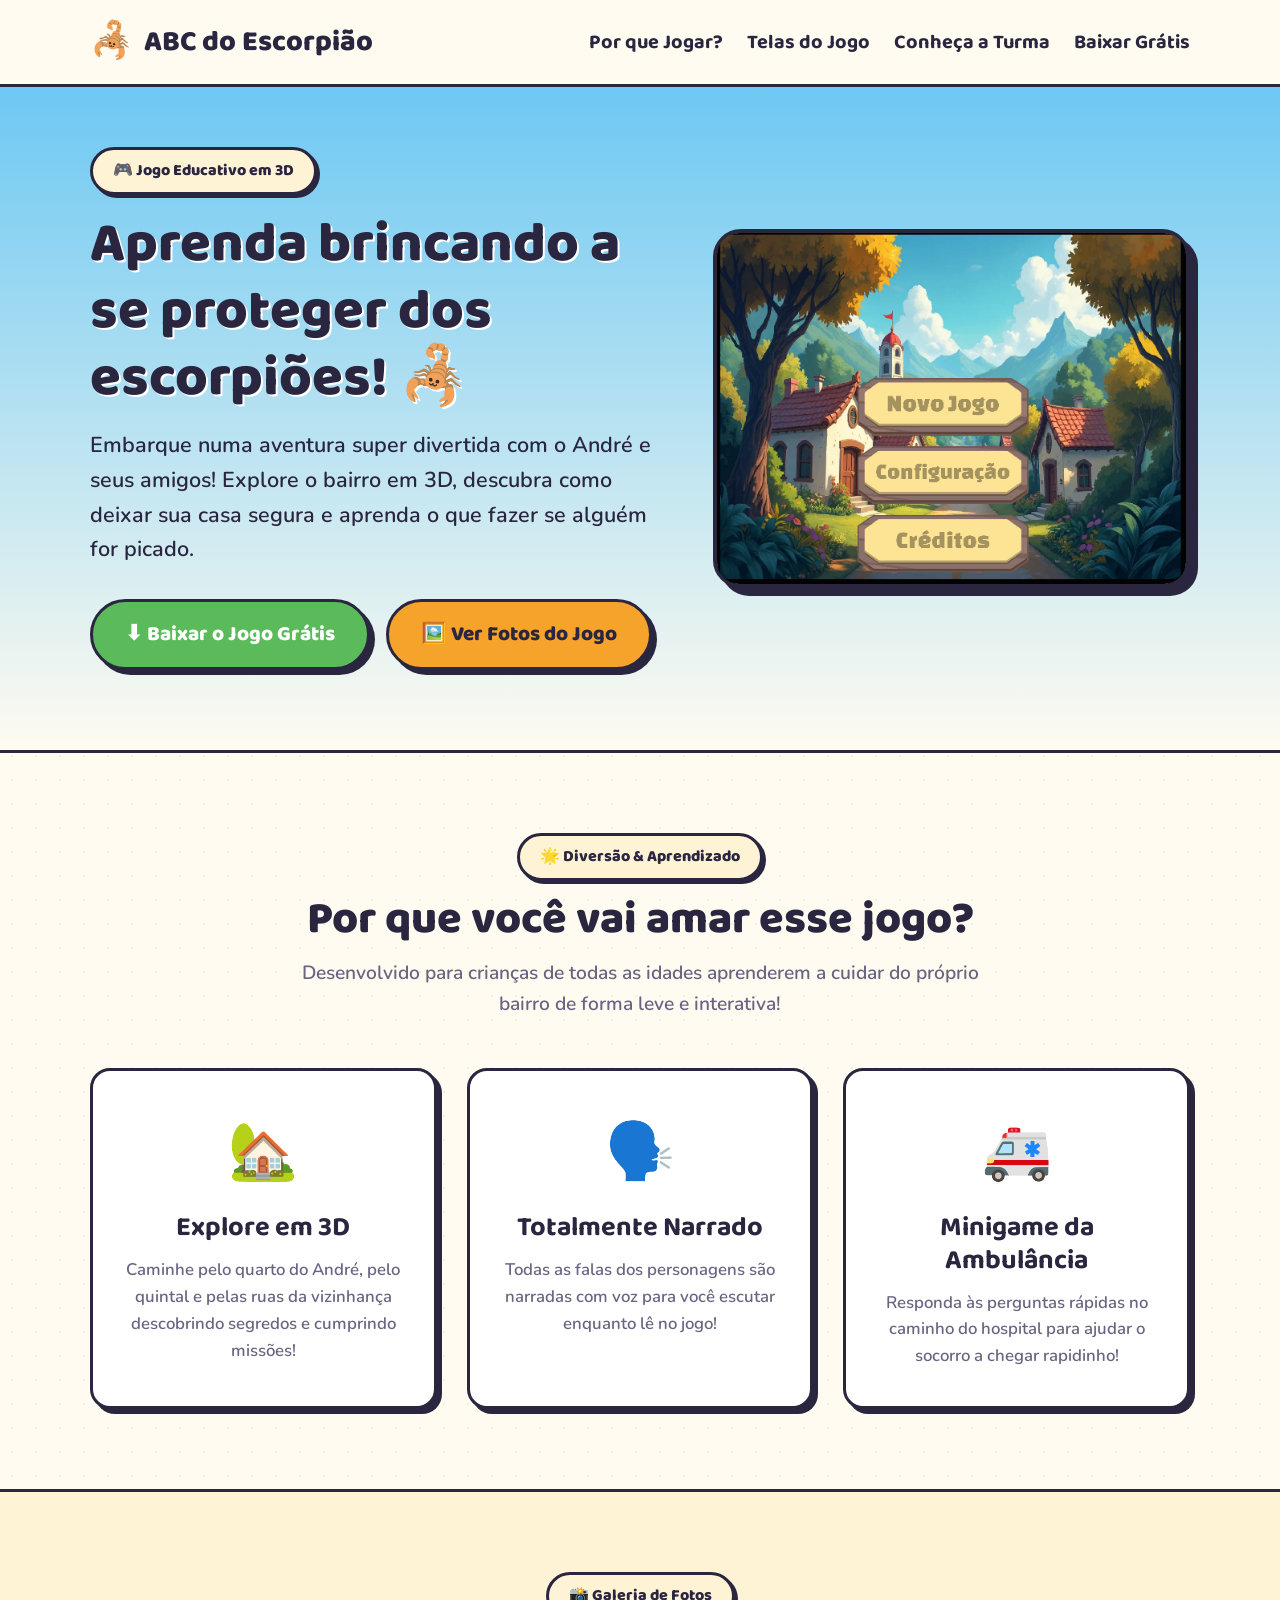
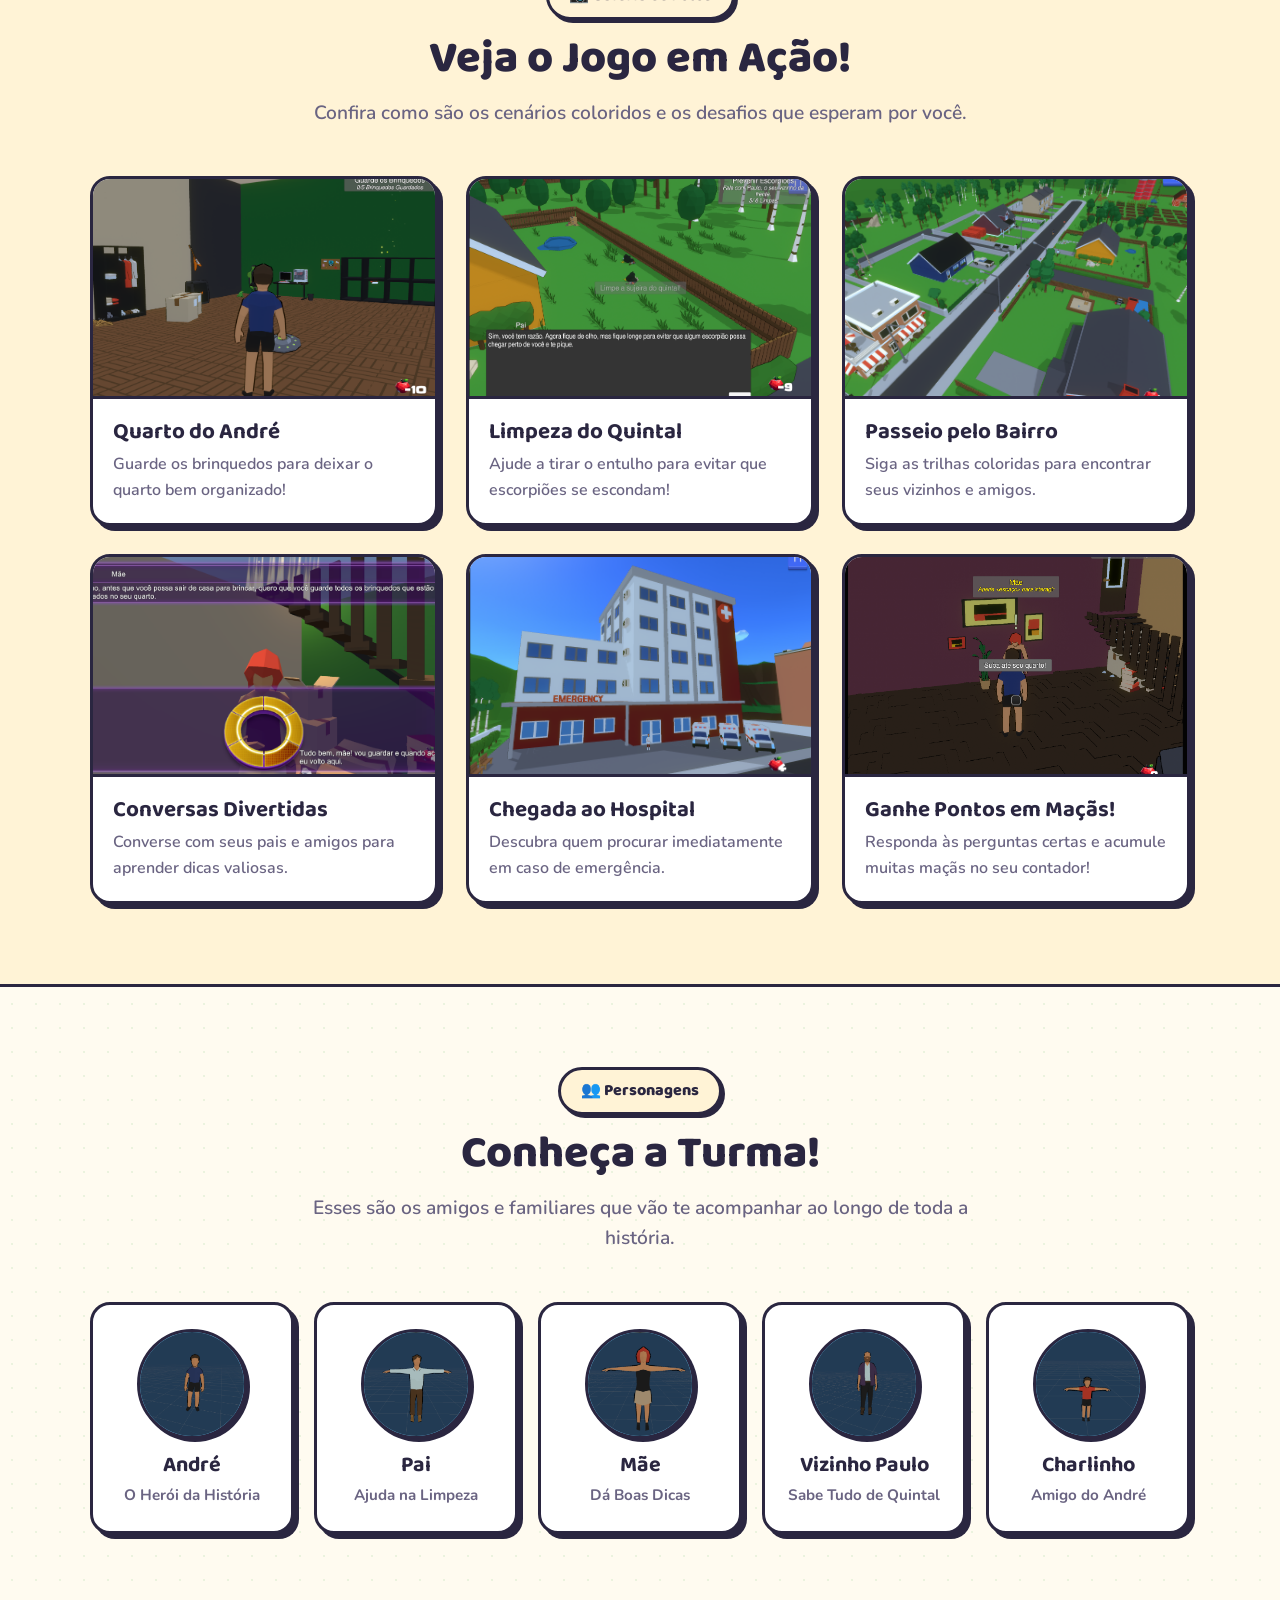
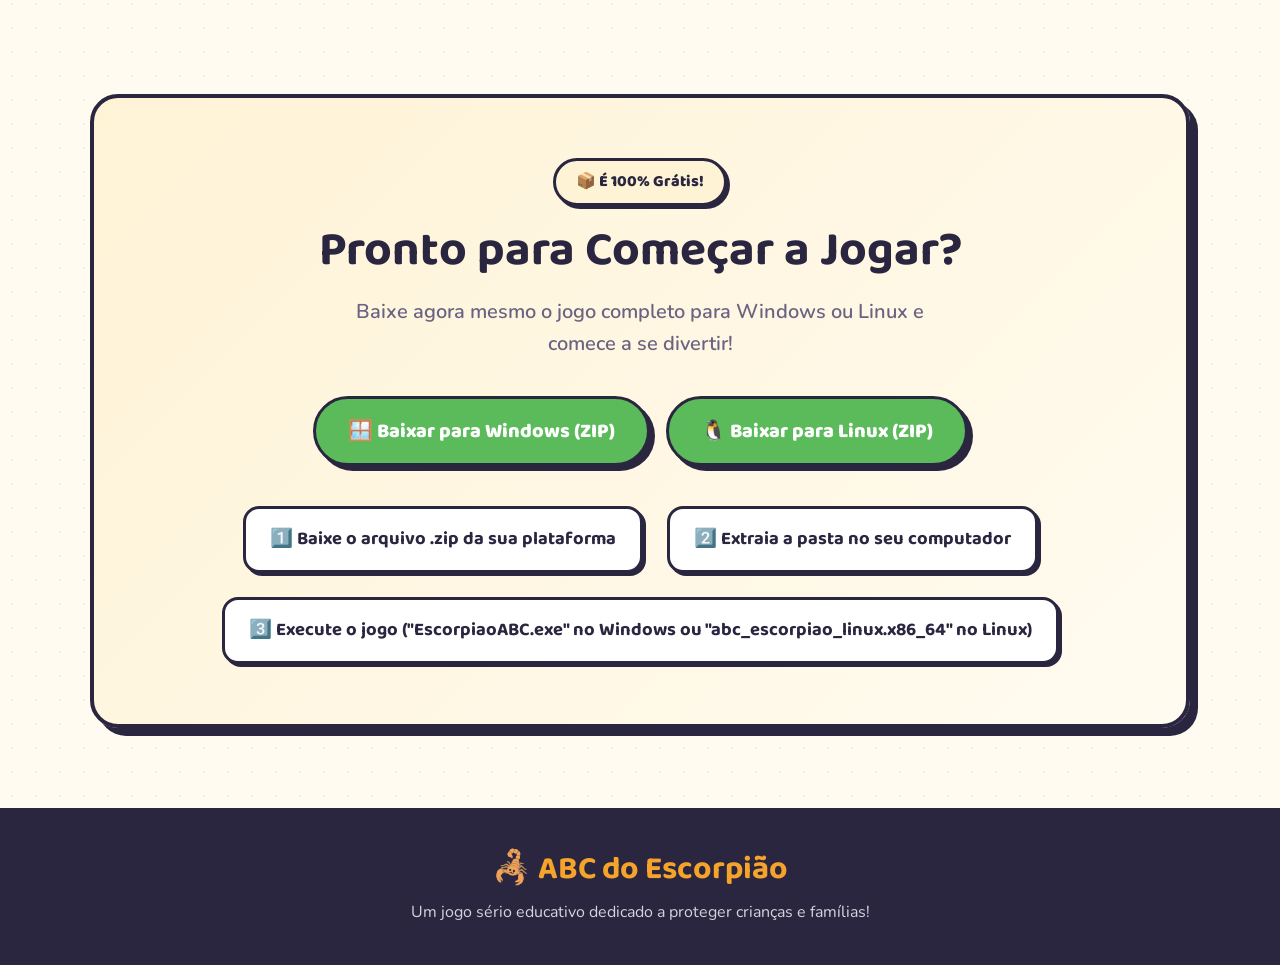
==== commit 6d1a09bb: "add release download links for windows and linux" ====
--- a/index.html
+++ b/index.html
@@ -229,17 +229,22 @@
         <span class="badge-tag">📦 É 100% Grátis!</span>
         <h2>Pronto para Começar a Jogar?</h2>
         <p>
-          Baixe agora mesmo o jogo completo para o seu computador com Windows e comece a se divertir!
+          Baixe agora mesmo o jogo completo para Windows ou Linux e comece a se divertir!
         </p>
 
-        <a href="https://drive.google.com/drive/folders/14r3xTIC4eDk6R9fWew7deVN5cl0n1QDD?usp=drive_link" target="_blank" class="btn btn-green" style="font-size: 1.5rem; padding: 20px 40px;">
-          <span>⬇ Baixar o Jogo para Windows (Grátis)</span>
-        </a>
+        <div style="display: flex; gap: 16px; justify-content: center; flex-wrap: wrap; margin: 24px 0;">
+          <a href="https://github.com/juniormaniusis/abc_escorpiao/releases/download/v1.0.0/escorpiao_windows.zip" target="_blank" class="btn btn-green" style="font-size: 1.25rem; padding: 16px 32px;">
+            <span>🪟 Baixar para Windows (ZIP)</span>
+          </a>
+          <a href="https://github.com/juniormaniusis/abc_escorpiao/releases/download/v1.0.0/escorpiao_linux.zip" target="_blank" class="btn btn-green" style="font-size: 1.25rem; padding: 16px 32px;">
+            <span>🐧 Baixar para Linux (ZIP)</span>
+          </a>
+        </div>
 
         <div class="download-steps">
-          <div class="step-item">1️⃣ Baixe o arquivo .zip</div>
+          <div class="step-item">1️⃣ Baixe o arquivo .zip da sua plataforma</div>
           <div class="step-item">2️⃣ Extraia a pasta no seu computador</div>
-          <div class="step-item">3️⃣ Clique em "ABC_Escorpiao.exe" e jogue!</div>
+          <div class="step-item">3️⃣ Execute o jogo ("EscorpiaoABC.exe" no Windows ou "abc_escorpiao_linux.x86_64" no Linux)</div>
         </div>
       </div>
     </div>
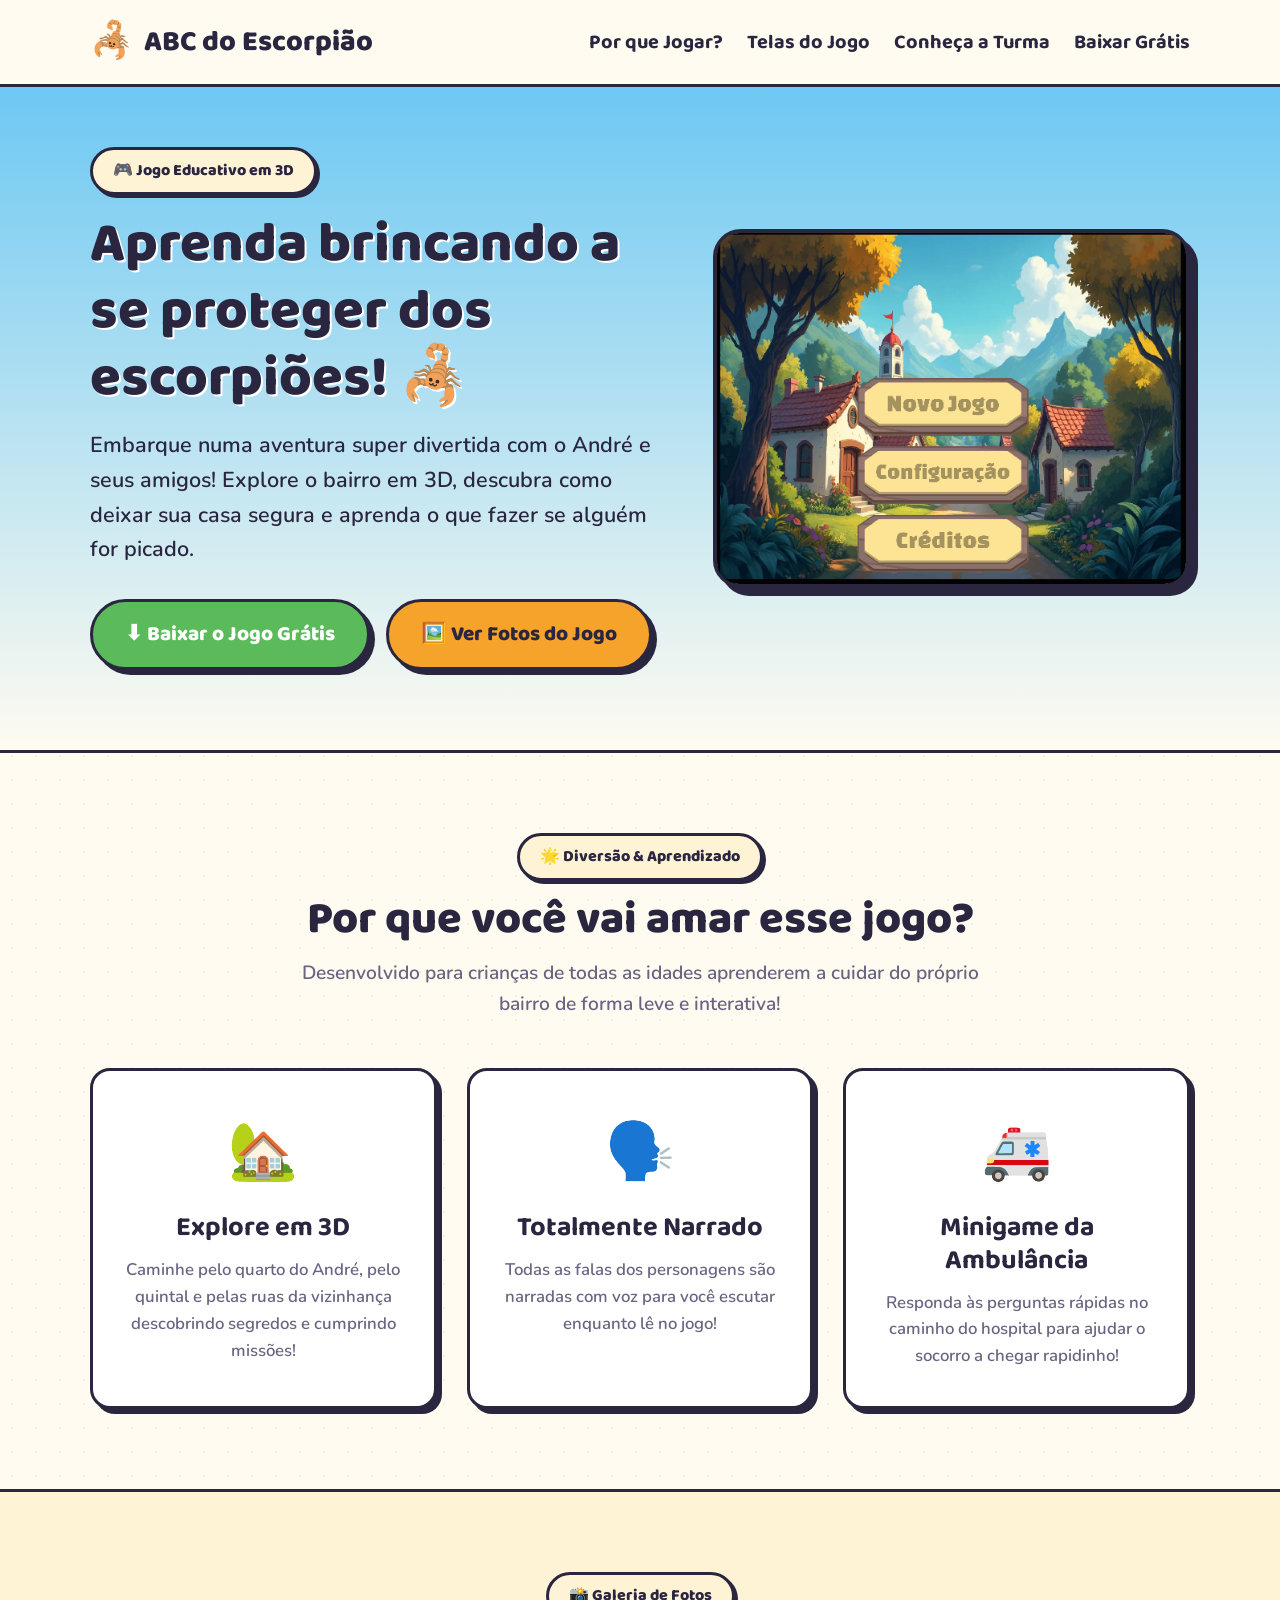
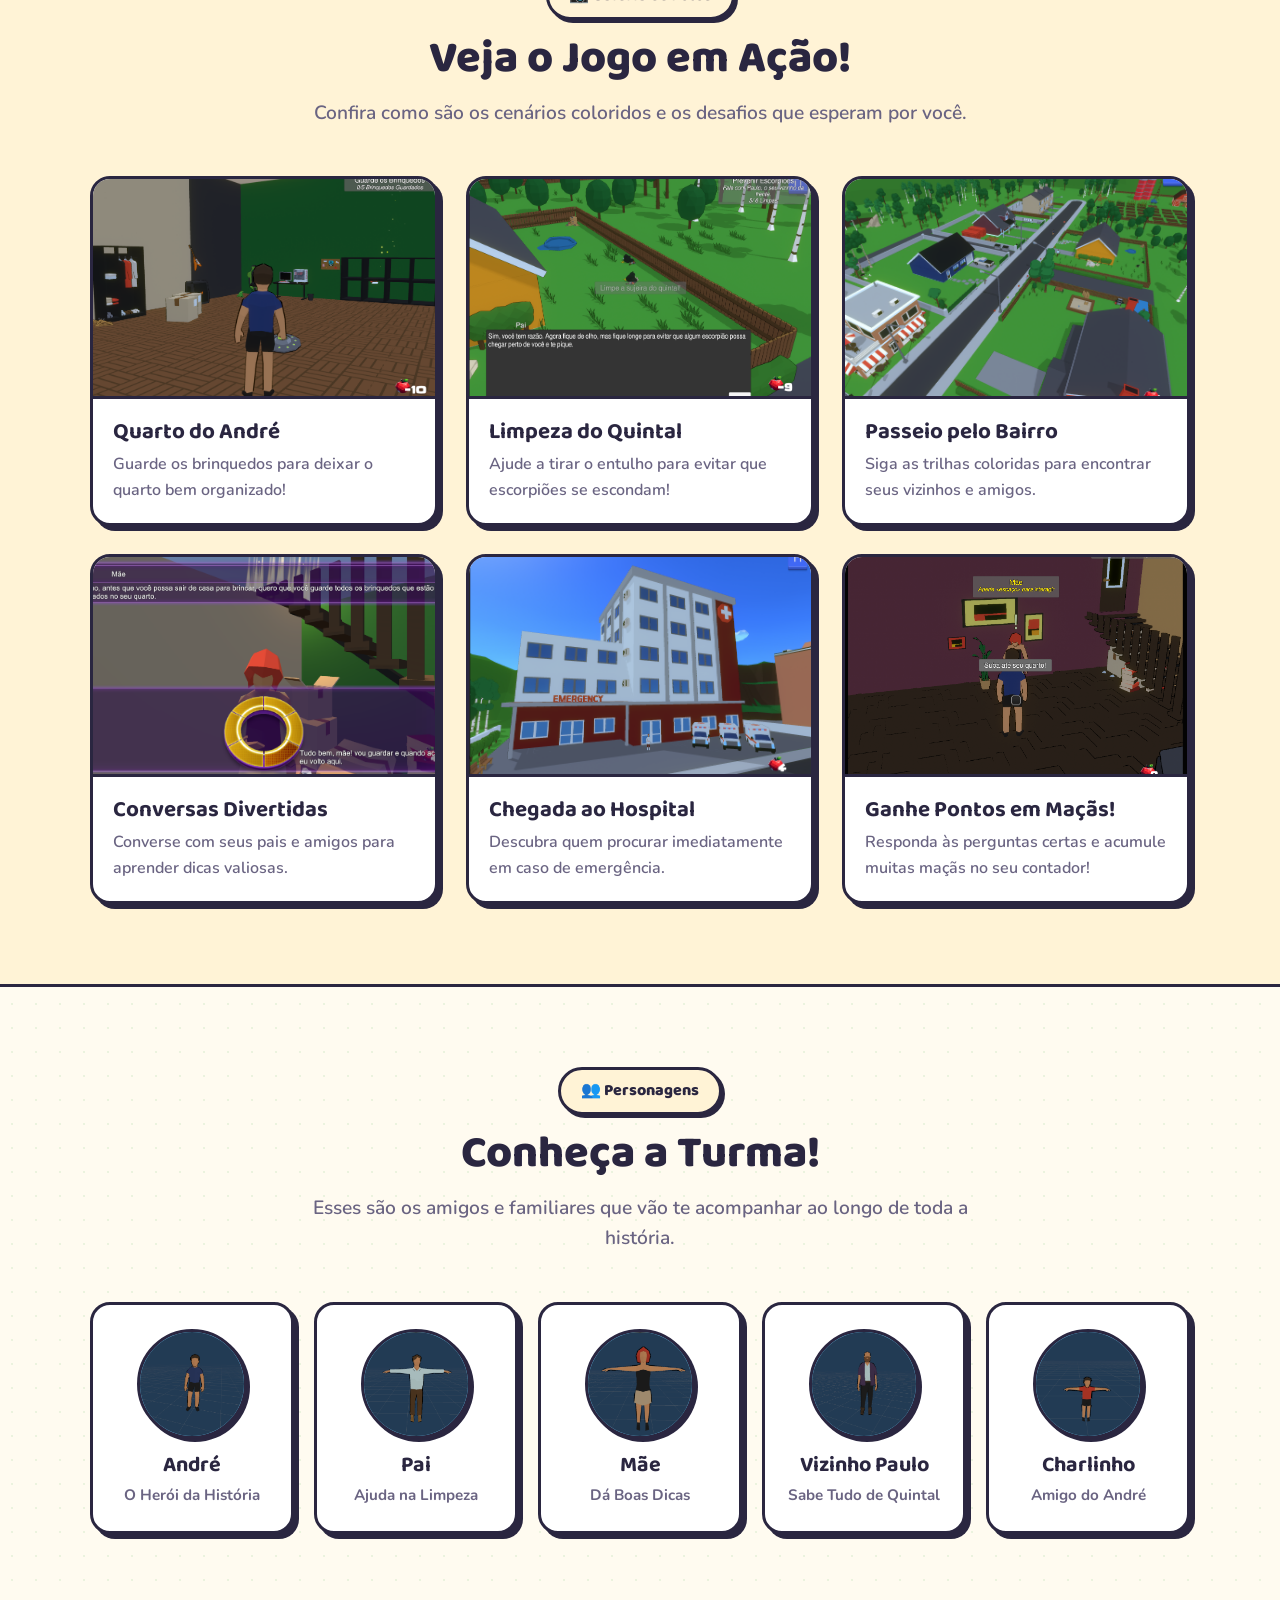
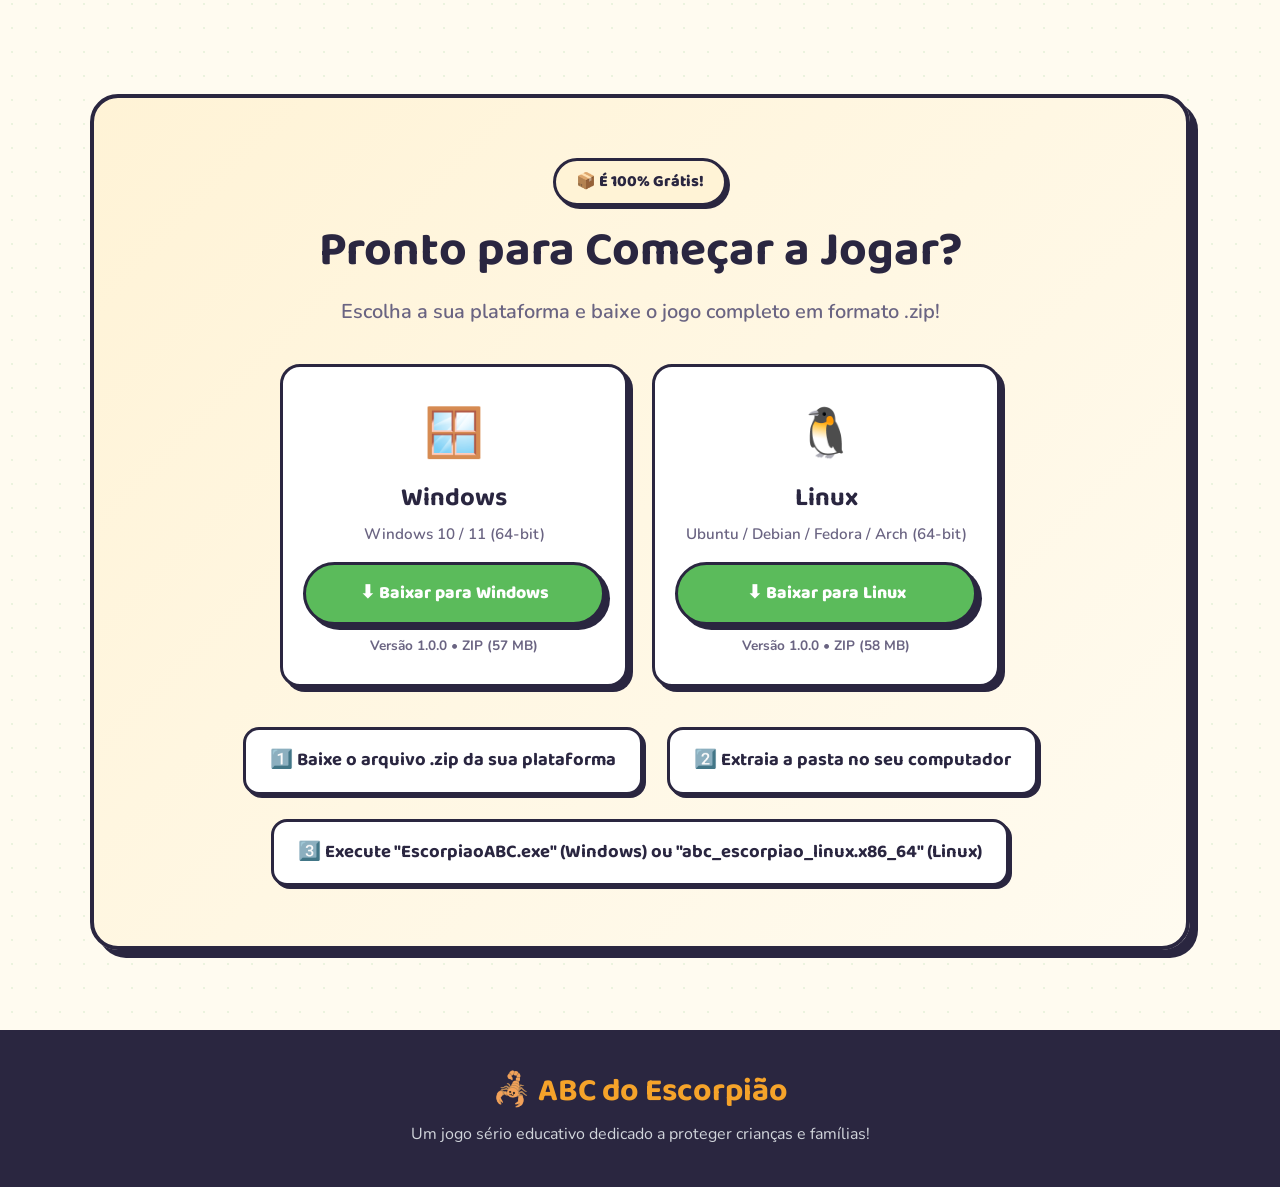
==== commit 9c9994b6: "add dedicated download cards for Windows and Linux" ====
--- a/index.html
+++ b/index.html
@@ -229,22 +229,40 @@
         <span class="badge-tag">📦 É 100% Grátis!</span>
         <h2>Pronto para Começar a Jogar?</h2>
         <p>
-          Baixe agora mesmo o jogo completo para Windows ou Linux e comece a se divertir!
+          Escolha a sua plataforma e baixe o jogo completo em formato .zip!
         </p>
 
-        <div style="display: flex; gap: 16px; justify-content: center; flex-wrap: wrap; margin: 24px 0;">
-          <a href="https://github.com/juniormaniusis/abc_escorpiao/releases/download/v1.0.0/escorpiao_windows.zip" target="_blank" class="btn btn-green" style="font-size: 1.25rem; padding: 16px 32px;">
-            <span>🪟 Baixar para Windows (ZIP)</span>
-          </a>
-          <a href="https://github.com/juniormaniusis/abc_escorpiao/releases/download/v1.0.0/escorpiao_linux.zip" target="_blank" class="btn btn-green" style="font-size: 1.25rem; padding: 16px 32px;">
-            <span>🐧 Baixar para Linux (ZIP)</span>
-          </a>
+        <!-- Cards de Download por Plataforma -->
+        <div style="display: grid; grid-template-columns: repeat(auto-fit, minmax(280px, 1fr)); gap: 24px; max-width: 720px; margin: 36px auto 24px;">
+          
+          <!-- Card Windows -->
+          <div class="feature-card ink" style="text-align: center; padding: 28px 20px;">
+            <div class="feature-icon" style="font-size: 3rem; margin-bottom: 12px;">🪟</div>
+            <h3 style="font-size: 1.6rem; margin-bottom: 8px;">Windows</h3>
+            <p style="font-size: 0.95rem; margin-bottom: 16px;">Windows 10 / 11 (64-bit)</p>
+            <a href="https://github.com/juniormaniusis/abc_escorpiao/releases/download/v1.0.0/escorpiao_windows.zip" target="_blank" class="btn btn-green" style="width: 100%; justify-content: center; font-size: 1.1rem; padding: 14px 20px;">
+              <span>⬇ Baixar para Windows</span>
+            </a>
+            <span style="display: block; font-size: 0.85rem; color: var(--muted); margin-top: 10px; font-weight: 700;">Versão 1.0.0 • ZIP (57 MB)</span>
+          </div>
+
+          <!-- Card Linux -->
+          <div class="feature-card ink" style="text-align: center; padding: 28px 20px;">
+            <div class="feature-icon" style="font-size: 3rem; margin-bottom: 12px;">🐧</div>
+            <h3 style="font-size: 1.6rem; margin-bottom: 8px;">Linux</h3>
+            <p style="font-size: 0.95rem; margin-bottom: 16px;">Ubuntu / Debian / Fedora / Arch (64-bit)</p>
+            <a href="https://github.com/juniormaniusis/abc_escorpiao/releases/download/v1.0.0/escorpiao_linux.zip" target="_blank" class="btn btn-green" style="width: 100%; justify-content: center; font-size: 1.1rem; padding: 14px 20px;">
+              <span>⬇ Baixar para Linux</span>
+            </a>
+            <span style="display: block; font-size: 0.85rem; color: var(--muted); margin-top: 10px; font-weight: 700;">Versão 1.0.0 • ZIP (58 MB)</span>
+          </div>
+
         </div>
 
         <div class="download-steps">
           <div class="step-item">1️⃣ Baixe o arquivo .zip da sua plataforma</div>
           <div class="step-item">2️⃣ Extraia a pasta no seu computador</div>
-          <div class="step-item">3️⃣ Execute o jogo ("EscorpiaoABC.exe" no Windows ou "abc_escorpiao_linux.x86_64" no Linux)</div>
+          <div class="step-item">3️⃣ Execute "EscorpiaoABC.exe" (Windows) ou "abc_escorpiao_linux.x86_64" (Linux)</div>
         </div>
       </div>
     </div>
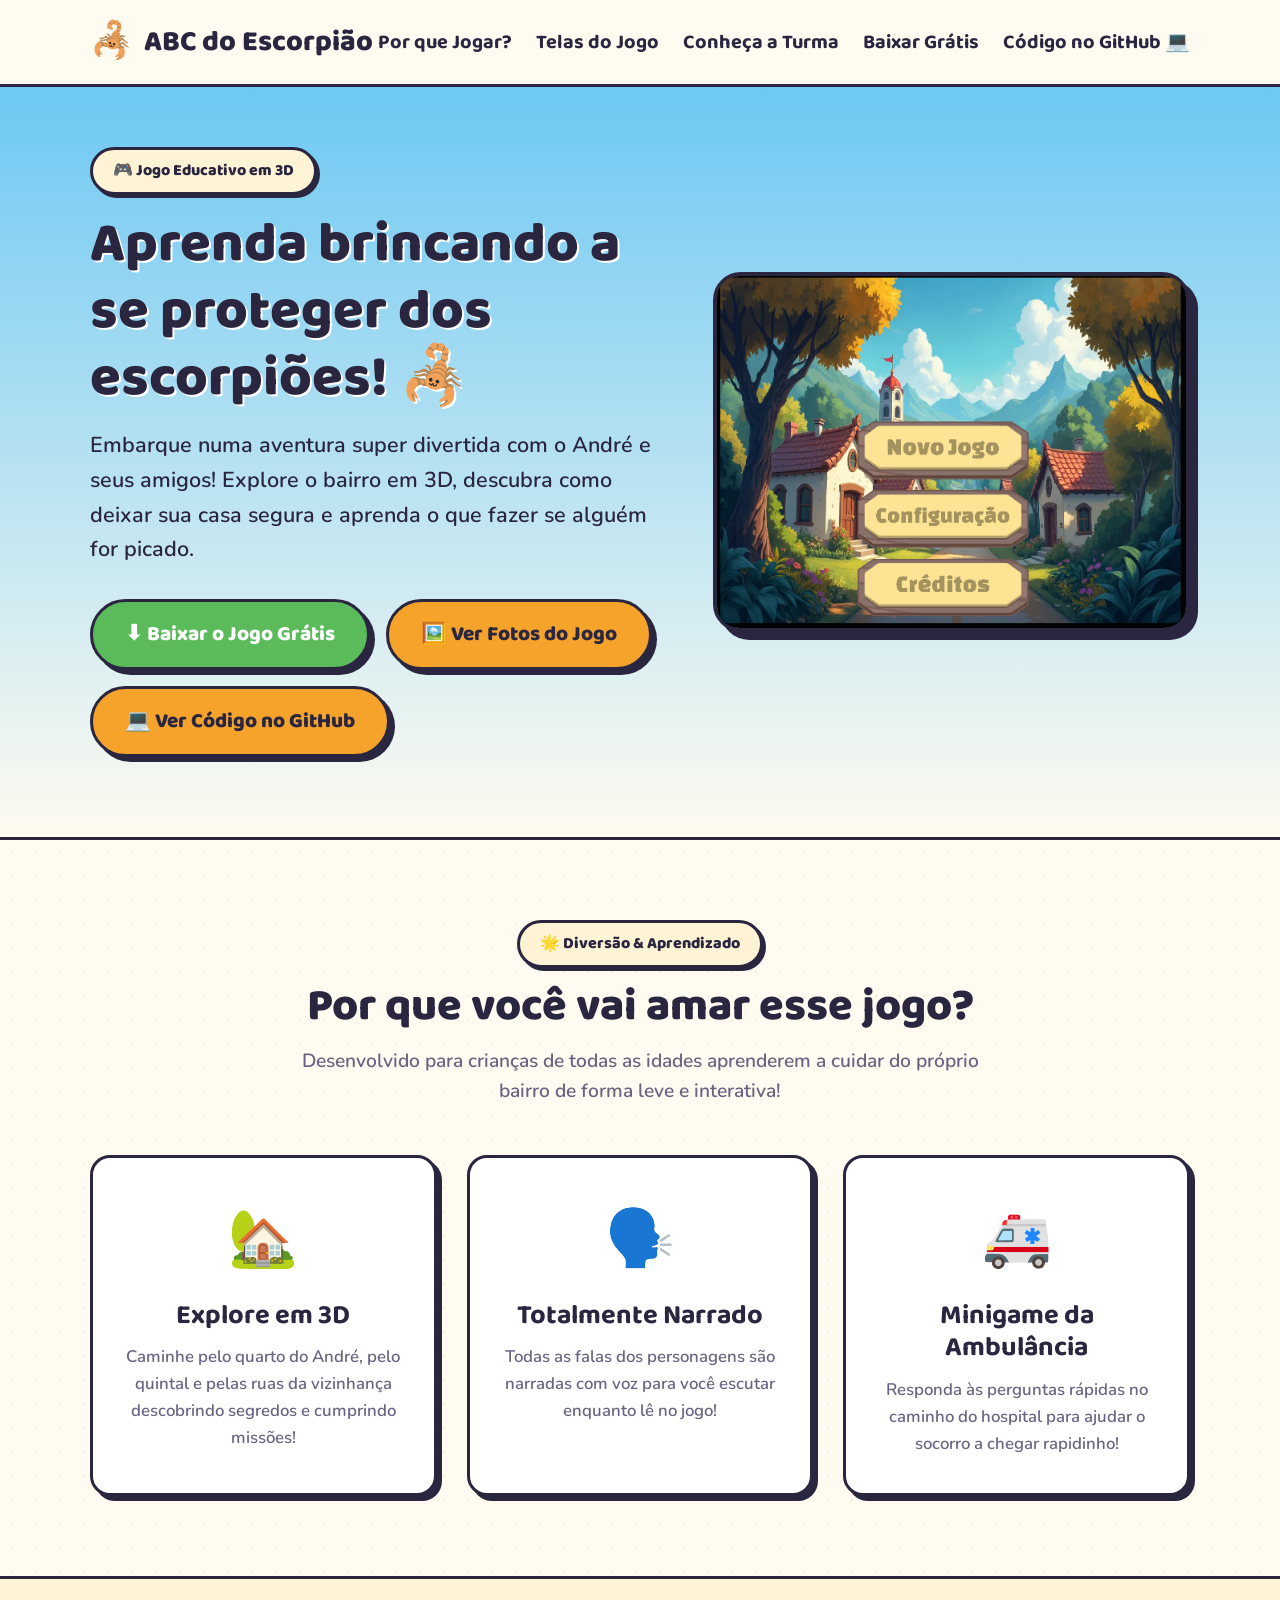
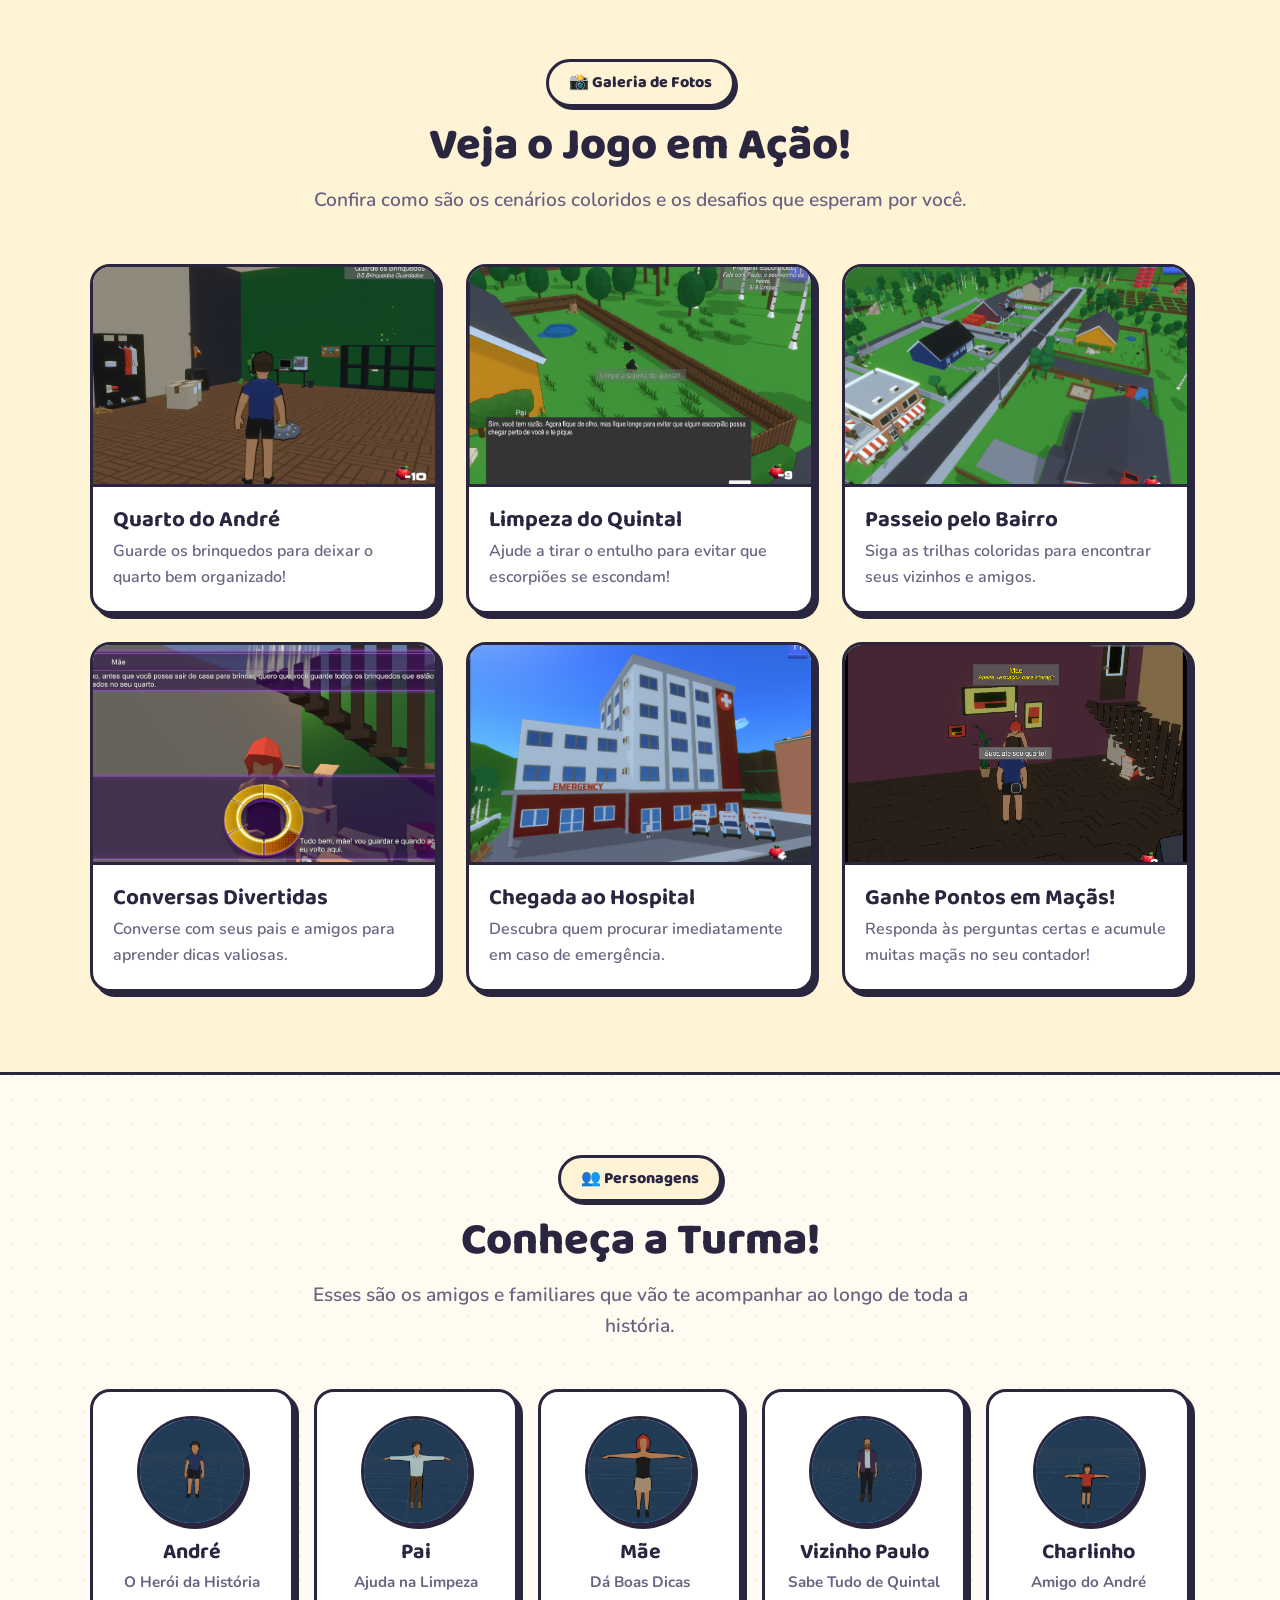
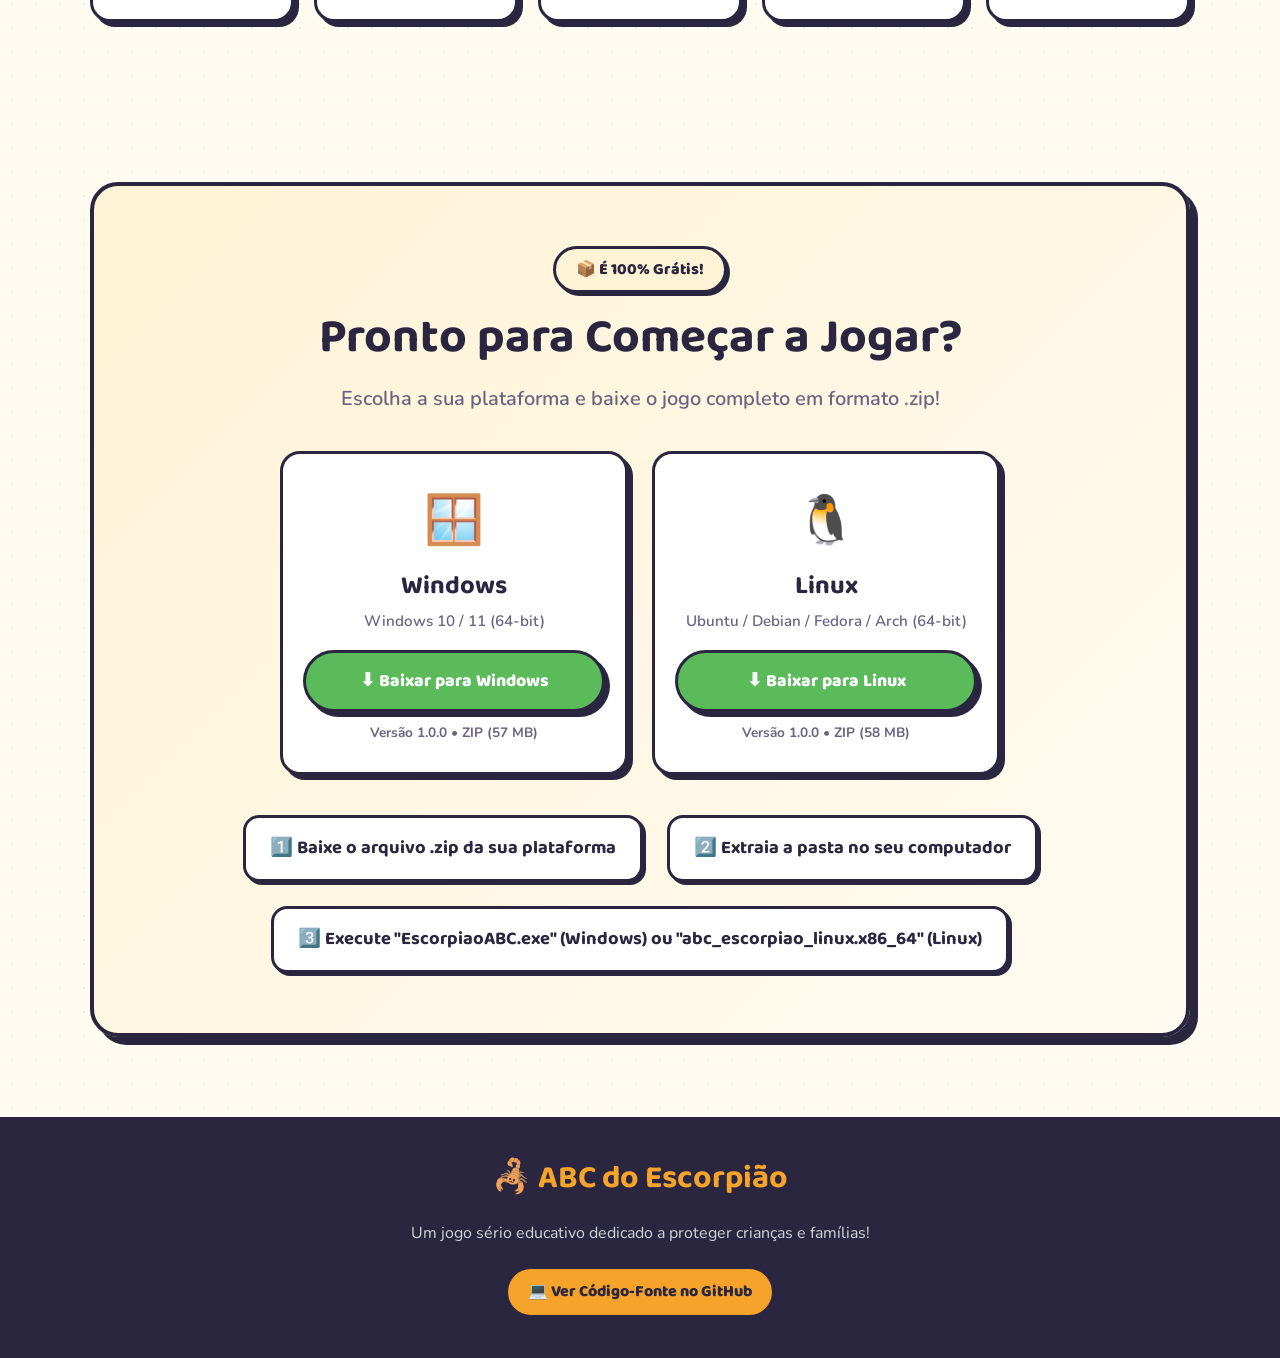
==== commit 9cdc4e55: "add GitHub source code links to navbar, hero section, and footer" ====
--- a/index.html
+++ b/index.html
@@ -29,6 +29,7 @@
         <li><a href="#telas">Telas do Jogo</a></li>
         <li><a href="#turma">Conheça a Turma</a></li>
         <li><a href="#download">Baixar Grátis</a></li>
+        <li><a href="https://github.com/juniormaniusis/abc_escorpiao" target="_blank" rel="noopener">Código no GitHub 💻</a></li>
       </ul>
     </div>
   </nav>
@@ -56,6 +57,9 @@
             </a>
             <a href="#telas" class="btn btn-yellow">
               <span>🖼️ Ver Fotos do Jogo</span>
+            </a>
+            <a href="https://github.com/juniormaniusis/abc_escorpiao" target="_blank" rel="noopener" class="btn btn-yellow">
+              <span>💻 Ver Código no GitHub</span>
             </a>
           </div>
         </div>
@@ -270,9 +274,12 @@
 
   <!-- ══════════ FOOTER ══════════ -->
   <footer class="footer">
-    <div class="container">
+    <div class="container" style="display: flex; flex-direction: column; align-items: center; gap: 12px;">
       <h3>🦂 ABC do Escorpião</h3>
       <p>Um jogo sério educativo dedicado a proteger crianças e famílias!</p>
+      <a href="https://github.com/juniormaniusis/abc_escorpiao" target="_blank" rel="noopener" class="btn btn-yellow" style="font-size: 1rem; padding: 10px 20px; margin-top: 8px;">
+        <span>💻 Ver Código-Fonte no GitHub</span>
+      </a>
     </div>
   </footer>
 
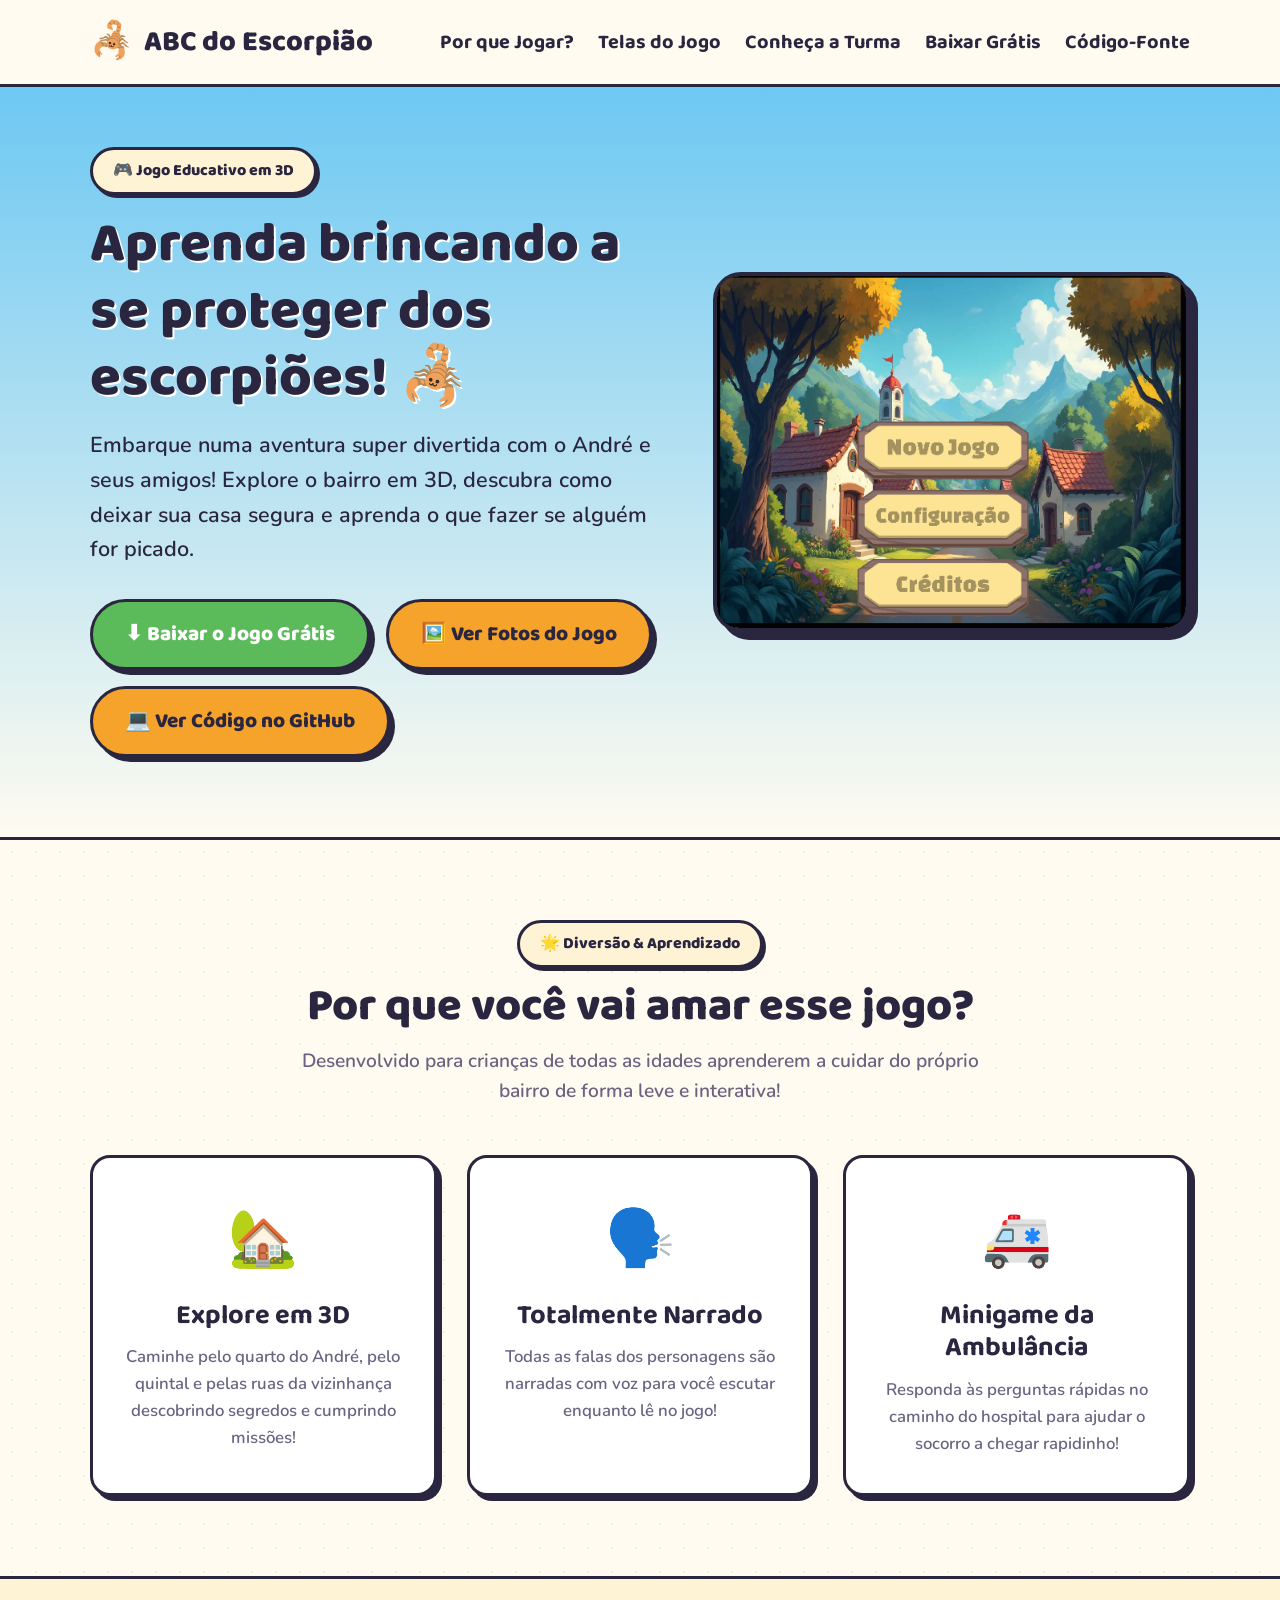
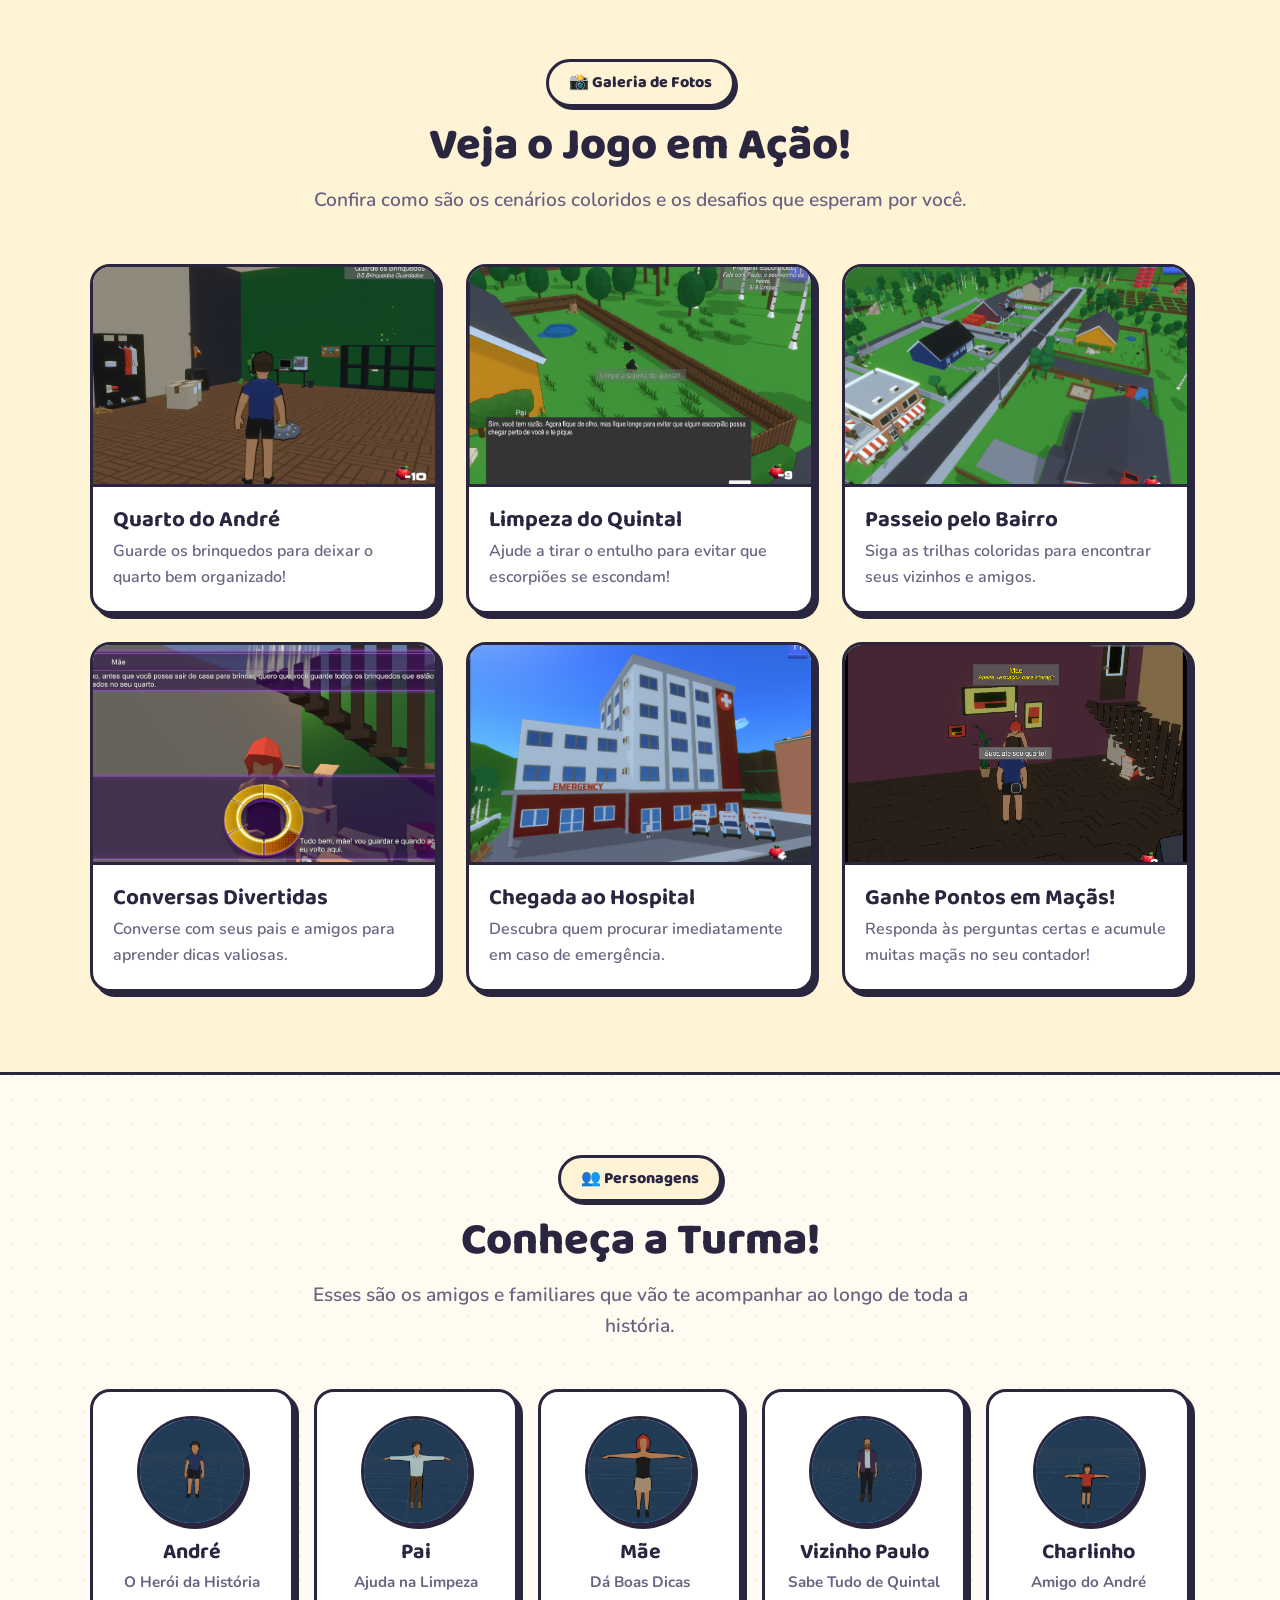
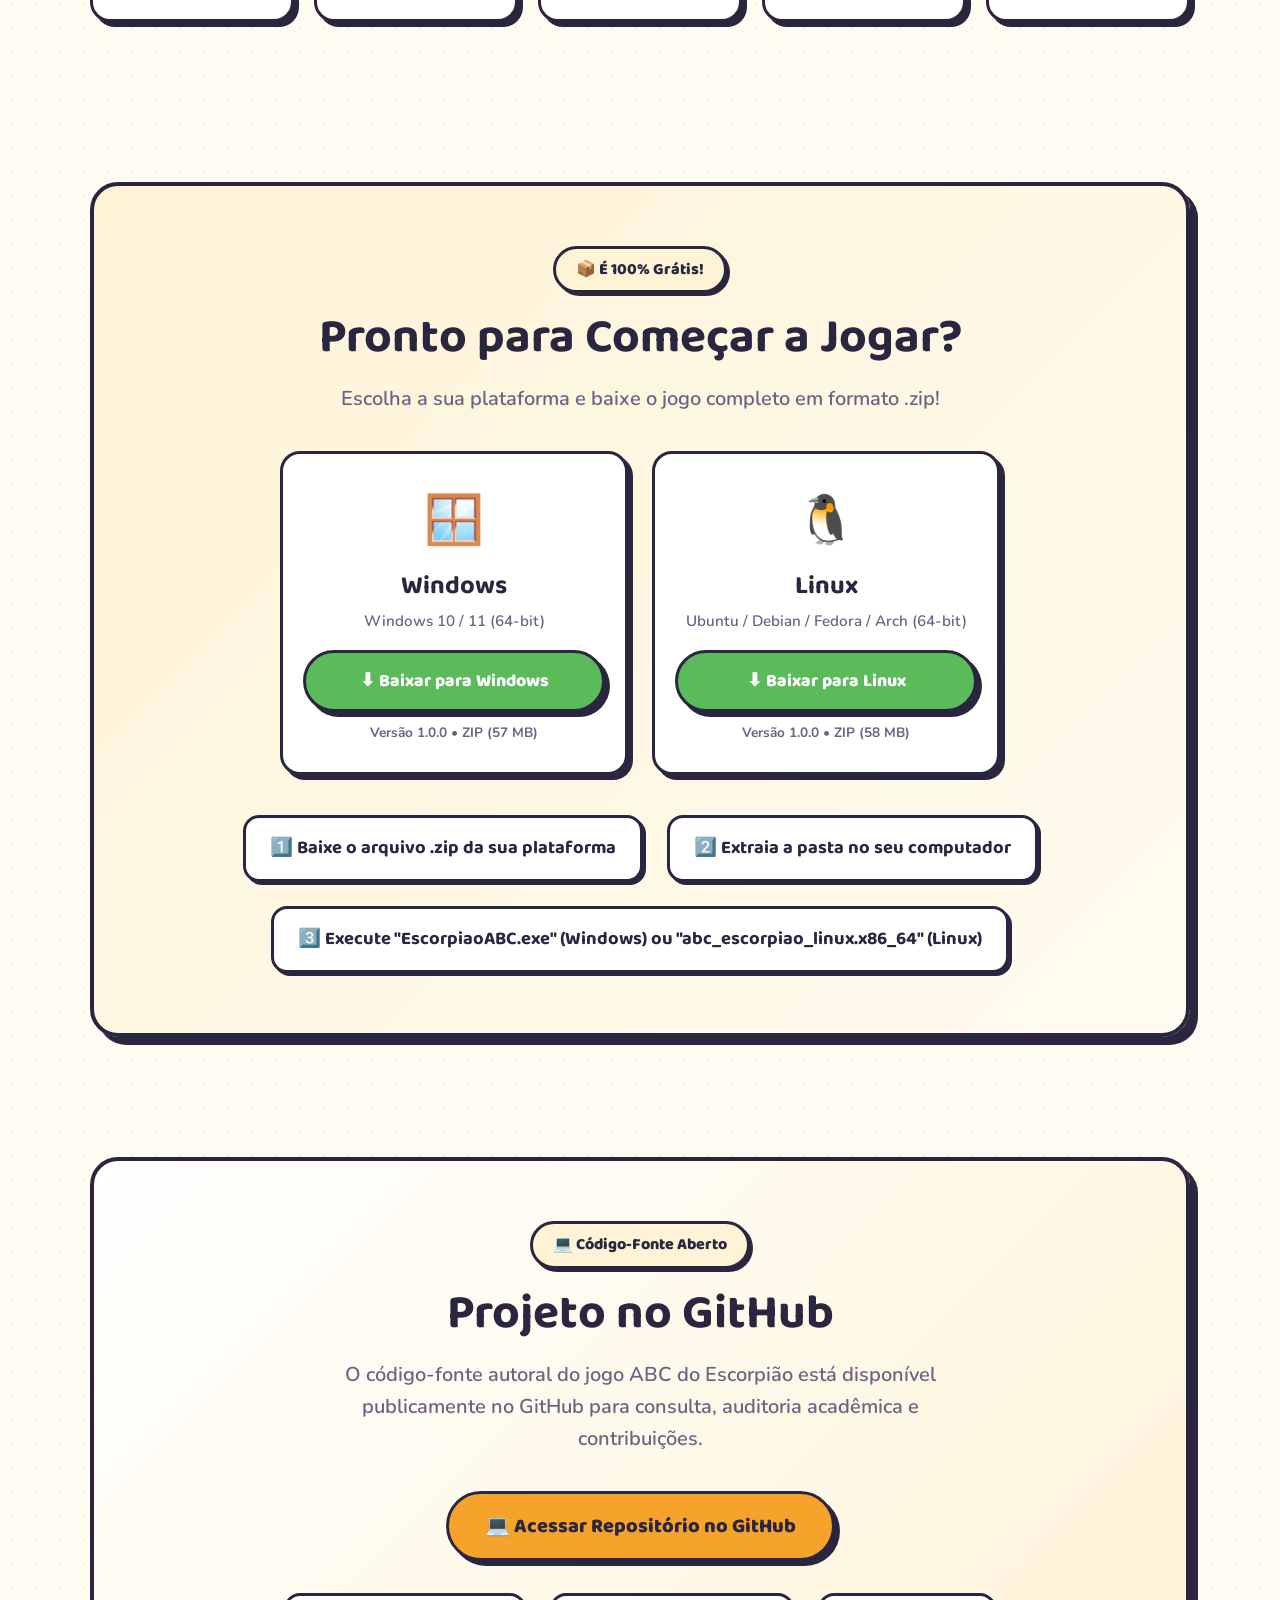
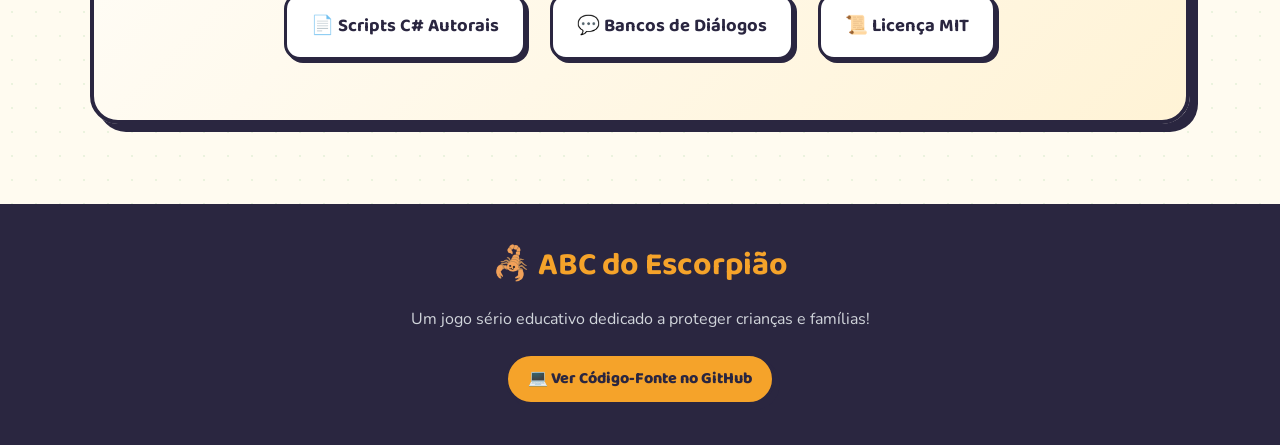
==== commit d5dddbae: "add dedicated GitHub source code section and navbar anchor" ====
--- a/index.html
+++ b/index.html
@@ -29,7 +29,7 @@
         <li><a href="#telas">Telas do Jogo</a></li>
         <li><a href="#turma">Conheça a Turma</a></li>
         <li><a href="#download">Baixar Grátis</a></li>
-        <li><a href="https://github.com/juniormaniusis/abc_escorpiao" target="_blank" rel="noopener">Código no GitHub 💻</a></li>
+        <li><a href="#codigo">Código-Fonte</a></li>
       </ul>
     </div>
   </nav>
@@ -272,6 +272,31 @@
     </div>
   </section>
 
+  <!-- ══════════ SEÇÃO CÓDIGO-FONTE GITHUB ══════════ -->
+  <section class="github-section" id="codigo" style="padding: 40px 0 80px;">
+    <div class="container">
+      <div class="download-box ink ink-lg" style="background: linear-gradient(135deg, #ffffff 0%, var(--paper2) 100%);">
+        <span class="badge-tag">💻 Código-Fonte Aberto</span>
+        <h2>Projeto no GitHub</h2>
+        <p>
+          O código-fonte autoral do jogo ABC do Escorpião está disponível publicamente no GitHub para consulta, auditoria acadêmica e contribuições.
+        </p>
+
+        <div style="display: flex; gap: 16px; justify-content: center; flex-wrap: wrap; margin-top: 24px;">
+          <a href="https://github.com/juniormaniusis/abc_escorpiao" target="_blank" rel="noopener" class="btn btn-yellow" style="font-size: 1.25rem; padding: 16px 36px;">
+            <span>💻 Acessar Repositório no GitHub</span>
+          </a>
+        </div>
+
+        <div class="download-steps" style="margin-top: 32px;">
+          <div class="step-item">📄 Scripts C# Autorais</div>
+          <div class="step-item">💬 Bancos de Diálogos</div>
+          <div class="step-item">📜 Licença MIT</div>
+        </div>
+      </div>
+    </div>
+  </section>
+
   <!-- ══════════ FOOTER ══════════ -->
   <footer class="footer">
     <div class="container" style="display: flex; flex-direction: column; align-items: center; gap: 12px;">
